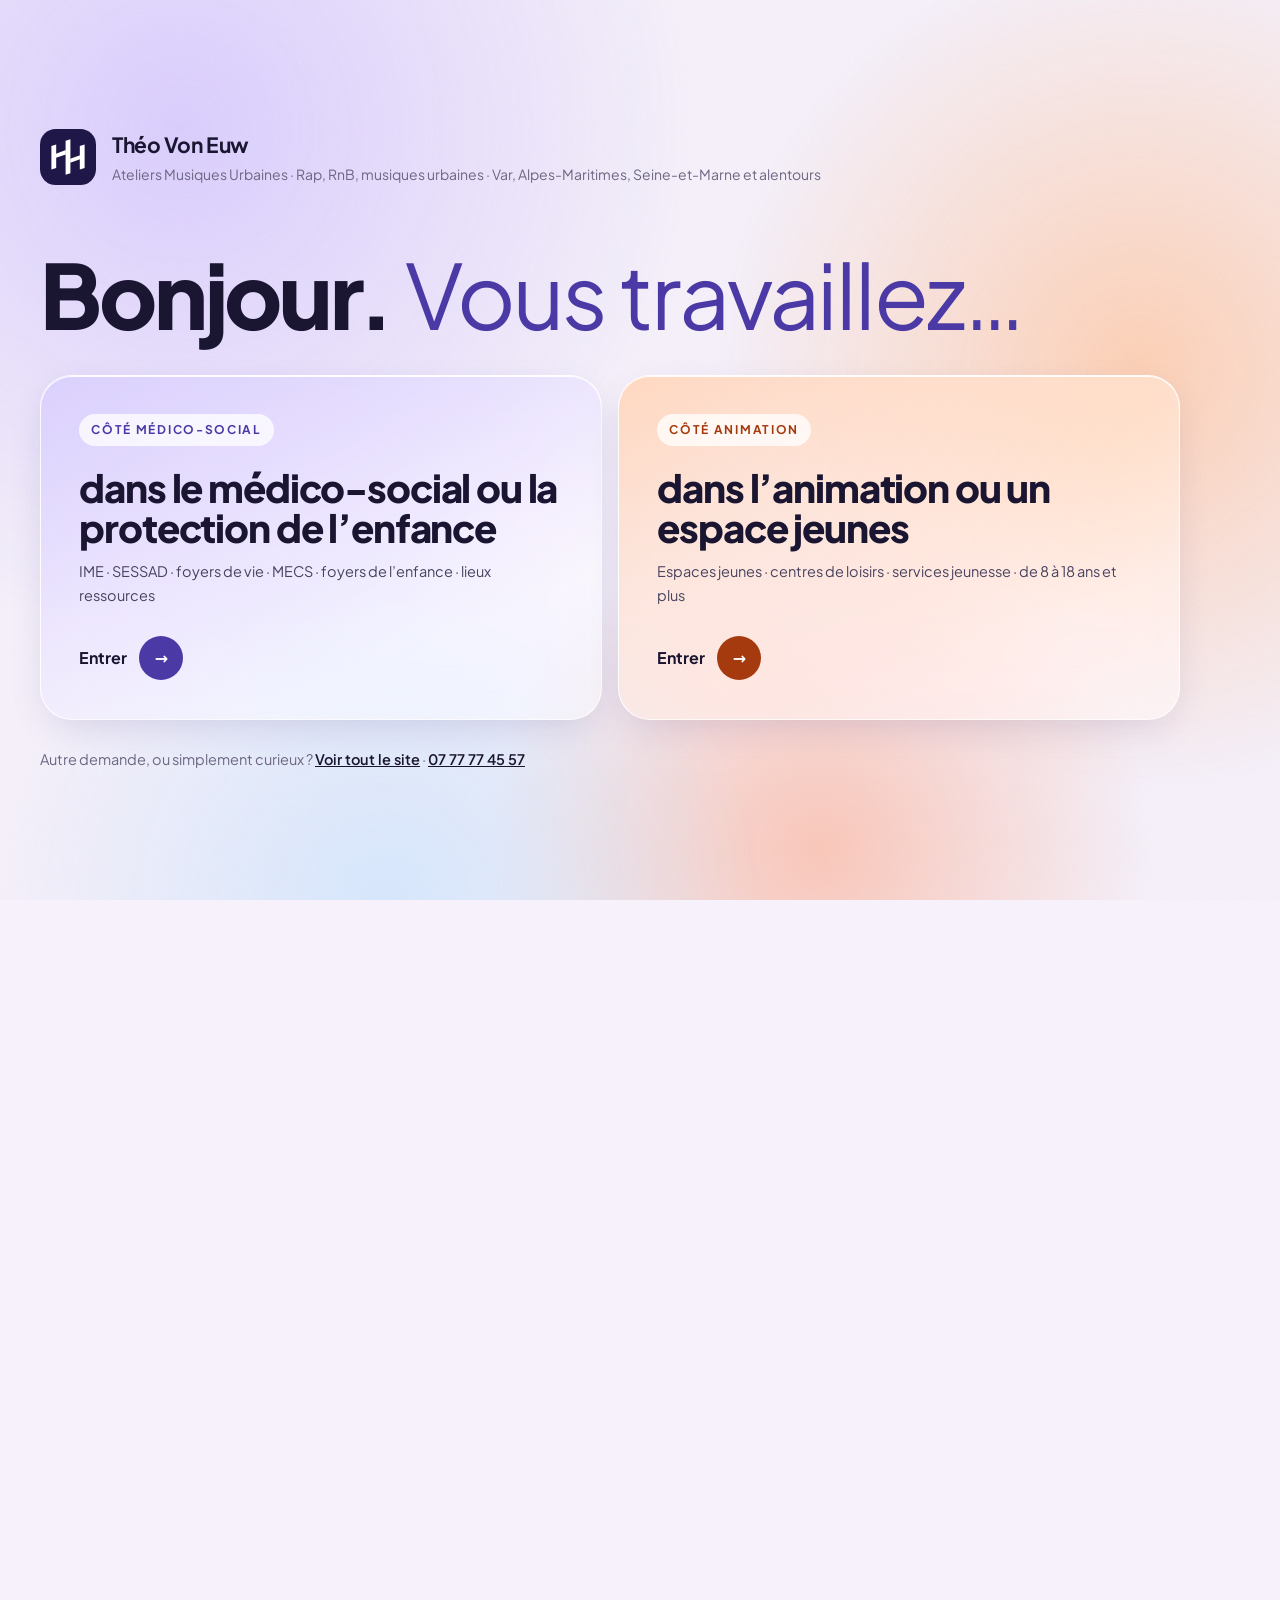
==== index.html @ e99841e2 "Site Ateliers Musiques Urbaines — version en ligne Produit par outils/preparer-mise-en-ligne.mjs dep" ====
<!doctype html>
<html lang="fr">
<head>
<meta charset="utf-8">
<meta name="viewport" content="width=device-width, initial-scale=1">
<title>Théo Von Euw · Ateliers Musiques Urbaines</title>
<meta name="description" content="Ateliers de création en rap, RnB et musiques urbaines pour les établissements médico-sociaux et les espaces jeunes du Var, des Alpes-Maritimes, de Seine-et-Marne et alentours. Théo Von Euw, ingénieur du son et sound designer à Nice.">
<meta name="theme-color" content="#f6f1fb">
<link rel="canonical" href="https://ateliersmusiquesurbaines.fr/">
<link rel="icon" href="favicon.svg?v=hh" type="image/svg+xml">
<link rel="apple-touch-icon" href="apple-touch-icon.png">
<link rel="manifest" href="site.webmanifest">
<link rel="preload" href="assets/fonts/plus-jakarta-sans-latin.woff2" as="font" type="font/woff2" crossorigin>
<!-- Aperçu quand le lien est partagé (mail, WhatsApp, LinkedIn, Facebook…) -->
<meta property="og:type" content="website">
<meta property="og:locale" content="fr_FR">
<meta property="og:site_name" content="Théo Von Euw · Ateliers Musiques Urbaines">
<meta property="og:title" content="Ateliers Musiques Urbaines — médico-social &amp; espaces jeunes">
<meta property="og:description" content="Ateliers de création en rap, RnB et musiques urbaines, dans vos locaux : établissements médico-sociaux, protection de l’enfance, espaces jeunes. Var, Alpes-Maritimes, Seine-et-Marne et alentours.">
<meta property="og:url" content="https://ateliersmusiquesurbaines.fr/">
<meta property="og:image" content="https://ateliersmusiquesurbaines.fr/assets/partage.png">
<meta property="og:image:width" content="1200">
<meta property="og:image:height" content="630">
<meta property="og:image:alt" content="Ateliers Musiques Urbaines — Théo Von Euw, ingénieur du son et sound designer">
<meta name="twitter:card" content="summary_large_image">
<!-- Fiche d'identité lue par Google (résultats de recherche) -->
<script type="application/ld+json">
{
  "@context": "https://schema.org",
  "@type": "ProfessionalService",
  "name": "Ateliers Musiques Urbaines — Théo Von Euw",
  "description": "Ateliers de création musicale en rap, RnB et musiques urbaines pour les établissements médico-sociaux, la protection de l’enfance et les espaces jeunes.",
  "url": "https://ateliersmusiquesurbaines.fr/",
  "image": "https://ateliersmusiquesurbaines.fr/assets/partage.png",
  "logo": "https://ateliersmusiquesurbaines.fr/assets/icone-512.png",
  "telephone": "+33777774557",
  "email": "contactheo00@gmail.com",
  "founder": { "@type": "Person", "name": "Théo Von Euw", "jobTitle": "Ingénieur du son et sound designer" },
  "address": { "@type": "PostalAddress", "addressLocality": "Nice", "addressRegion": "Provence-Alpes-Côte d’Azur", "addressCountry": "FR" },
  "areaServed": [{ "@type": "AdministrativeArea", "name": "Var" }, { "@type": "AdministrativeArea", "name": "Alpes-Maritimes" }, { "@type": "AdministrativeArea", "name": "Seine-et-Marne" }, { "@type": "AdministrativeArea", "name": "Île-de-France" }],
  "knowsAbout": ["Atelier rap", "Atelier RnB", "Musiques urbaines", "Médiation musicale", "Enregistrement", "Écriture de chansons"]
}
</script>
<link rel="stylesheet" href="style.css">
<script>document.documentElement.classList.add('js');</script>
</head>
<body>
<div class="fond" aria-hidden="true"><i></i><i></i><i></i><i></i></div>
<a class="lien-evitement" href="#contenu">Aller au contenu</a>

<header class="entete">
  <div class="capsule">
    <a class="marque" href="#haut" aria-label="Théo Von Euw, retour en haut">
      <img class="logo" src="assets/charte/symbole.svg" alt="" width="42" height="42">
      <span class="marque-texte"><b>Théo Von Euw</b><small>Ateliers Musiques Urbaines</small></span>
    </a>
    <div class="bascule" role="group" aria-label="Votre public">
      <button type="button" data-choix="medico" aria-pressed="false">Médico-social</button>
      <button type="button" data-choix="jeunes" aria-pressed="false">Animation</button>
      <span class="bascule-curseur" aria-hidden="true"></span>
    </div>
    <button class="menu-mobile" type="button" aria-expanded="false" aria-controls="nav" aria-label="Menu"><span aria-hidden="true"></span></button>
    <nav class="nav" id="nav" aria-label="Navigation principale">
      <a href="#publics">Pour vous</a>
      <a href="#seance"><span data-pour="medico">La progression</span><span data-pour="tout">Les ateliers</span><span data-pour="jeunes">Le stage</span></a>
      <a href="#parcours">Parcours</a>
      <a href="#questions">Questions</a>
      <a class="bouton" href="#contact">Me contacter</a>
    </nav>
  </div>
</header>

<main id="contenu">

  <!-- Porte d'entrée : le visiteur choisit son côté -->
  <section class="porte" id="accueil" aria-labelledby="titre-porte">
    <div class="conteneur porte-interieur">
      <div class="porte-tete">
        <img class="logo-porte" src="assets/charte/symbole.svg" alt="" width="56" height="56">
        <div>
          <p class="porte-nom">Théo Von Euw</p>
          <p class="porte-metier">Ateliers Musiques Urbaines · Rap, RnB, musiques urbaines · Var, Alpes-Maritimes, Seine-et-Marne et alentours</p>
        </div>
      </div>

      <h2 id="titre-porte" class="porte-titre">Bonjour. <em>Vous travaillez…</em></h2>

      <div class="portes">
        <a class="verre battant medico" href="#medico" data-choix="medico">
          <span class="battant-etiquette">Côté médico-social</span>
          <strong>dans le médico-social ou la protection de l’enfance</strong>
          <span class="battant-liste">IME · SESSAD · foyers de vie · MECS · foyers de l’enfance · lieux ressources</span>
          <span class="battant-entrer">Entrer <i aria-hidden="true">→</i></span>
        </a>
        <a class="verre battant jeunes" href="#animation" data-choix="jeunes">
          <span class="battant-etiquette">Côté animation</span>
          <strong>dans l’animation ou un espace jeunes</strong>
          <span class="battant-liste">Espaces jeunes · centres de loisirs · services jeunesse · de 8 à 18 ans et plus</span>
          <span class="battant-entrer">Entrer <i aria-hidden="true">→</i></span>
        </a>
      </div>

      <p class="porte-pied">Autre demande, ou simplement curieux ? <a href="#parcours" data-choix="tout">Voir tout le site</a> · <a href="tel:+33777774557">07 77 77 45 57</a></p>
    </div>
  </section>

  <!-- Accroche : une grille de tuiles -->
  <section class="accroche" id="haut">
    <div class="conteneur tuiles">

      <div class="verre tuile tuile-titre">
        <div data-pour="medico">
          <p class="puce"><span class="point" aria-hidden="true"></span>Ateliers Musiques Urbaines — Médico-social &amp; protection de l’enfance</p>
          <h1>Un atelier musical qui avance au rythme de chacun, <em>séance après séance.</em></h1>
          <p class="intro">J’interviens dans toutes sortes de structures, auprès d’enfants, d’adolescents et d’adultes porteurs d’un handicap mental ou physique, et auprès de jeunes en situation de fragilité sociale. Chacun avance à son rythme : de la mélodie fredonnée jusqu’à, parfois, sa propre chanson.</p>
        </div>
        <div data-pour="tout">
          <p class="puce"><span class="point" aria-hidden="true"></span>Rap · RnB · Musiques urbaines — Var, Alpes-Maritimes, Seine-et-Marne et alentours</p>
          <h1>J’installe un studio d’enregistrement dans votre structure, <em>le temps d’un atelier.</em></h1>
          <p class="intro">Ingénieur du son et sound designer, j’anime depuis 2022 des ateliers de création musicale pour deux publics : les établissements médico-sociaux et de protection de l’enfance, et les espaces jeunes. Chaque participant écrit, chante ou vocalise, et s’entend enfin sur un vrai morceau.</p>
        </div>
        <div data-pour="jeunes">
          <p class="puce"><span class="point" aria-hidden="true"></span>Ateliers Musiques Urbaines — Animation &amp; Espaces jeunes</p>
          <h1>Vos jeunes créent leur propre morceau, <em>de la première note à l’enregistrement.</em></h1>
          <p class="intro">Pendant les vacances scolaires ou le temps d’un week-end, j’installe un studio d’enregistrement dans votre structure. Le groupe choisit une instrumentale, invente ses mélodies, écrit ses paroles et enregistre : le temps du stage, un ou plusieurs morceaux voient le jour, en rap, en RnB ou dans le style qui lui ressemble.</p>
        </div>
      </div>

      <div class="tuile tuile-cabine">
        <div class="cabine-haut">
          <span class="rec"><i></i>Studio mobile</span>
          <span>Var, Alpes-Maritimes, Seine-et-Marne et alentours</span>
        </div>
        <div class="cabine-milieu">
          <p class="cabine-titre">J’apporte tout le studio.</p>
          <p class="cabine-texte">Le même matériel qu’en studio professionnel, installé en quelques minutes dans une salle ordinaire.</p>
          <ul class="cabine-materiel">
            <li>Ordinateur</li><li>Convertisseur</li><li>Micro</li><li>Trépied</li><li>Casque</li><li>Enceintes</li>
          </ul>
        </div>
        <div class="cabine-bas">
          <b>Rien à installer de votre côté</b>
          <span>Une salle au calme, une prise et une table suffisent.</span>
        </div>
      </div>

      <div class="verre tuile tuile-public">
        <div data-pour="medico">
          <p class="etiquette etiquette-medico">Vous êtes côté médico-social</p>
          <p class="tuile-public-texte">Deux façons de travailler : un parcours progressif sur l’année pour un public porteur de handicap, et un atelier tourné vers l’écriture en foyer et en MECS.</p>
        </div>
        <div data-pour="jeunes">
          <p class="etiquette etiquette-jeunes">Vous êtes côté animation</p>
          <p class="tuile-public-texte">Un stage de création musicale, sur une durée définie avec vous (6 heures au minimum). À la fin, un vrai morceau, fait par vos jeunes.</p>
        </div>
        <div class="tuile-public-actions">
          <a class="bouton" href="#publics">Voir la démarche <span class="fleche" aria-hidden="true">↓</span></a>
          <button class="lien-changer" type="button" data-changer>Changer de côté</button>
        </div>
      </div>

      <ul class="tuile-reperes" data-pour="jeunes">
        <li class="verre tuile"><b>8 à 18 ans</b><span>et plus : des plus jeunes aux jeunes adultes</span></li>
        <li class="verre tuile"><b>6 h minimum</b><span>la durée se définit avec vous, souvent pendant les vacances ou le week-end</span></li>
        <li class="verre tuile"><b>8 à 10 jeunes</b><span>par groupe, pour que chacun ait vraiment sa place</span></li>
        <li class="verre tuile"><b>1 morceau et plus</b><span>écouté ensemble en fin de stage, puis mixé en studio</span></li>
      </ul>
      <ul class="tuile-reperes" data-pour="medico">
        <li class="verre tuile"><b>Tous âges</b><span>de l’enfance à l’âge adulte, avec ou sans handicap</span></li>
        <li class="verre tuile"><b>Sur l’année</b><span>chaque semaine, tous les quinze jours ou une fois par mois</span></li>
        <li class="verre tuile"><b>À son rythme</b><span>la mélodie d’abord, puis les mots, puis l’écriture</span></li>
        <li class="verre tuile"><b>Tout est gardé</b><span>chaque enregistrement est conservé, depuis 2022</span></li>
      </ul>
      <ul class="tuile-reperes" data-pour="tout">
        <li class="verre tuile"><b>Depuis 2022</b><span>des ateliers en IME, SESSAD, foyers et espaces jeunes</span></li>
        <li class="verre tuile"><b>Deux publics</b><span>médico-social et animation, un accompagnement adapté à chacun</span></li>
        <li class="verre tuile"><b>Chez vous</b><span>je me déplace dans le Var, les Alpes-Maritimes, en Seine-et-Marne et alentours</span></li>
        <li class="verre tuile"><b>Sur devis</b><span>selon le rythme, la durée et le format</span></li>
      </ul>
    </div>
  </section>

  <!-- Publics : seul le panneau du public choisi s’affiche -->
  <section class="section" id="publics" aria-label="Votre public">
    <div class="conteneur">
      <!-- Médico-social & protection de l’enfance -->
      <div class="panneau medico apparait" id="medico-social" data-pour="medico tout">
        <div class="panneau-tete">
          <div>
            <p class="etiquette">Côté médico-social &amp; protection de l’enfance</p>
            <h2>Un atelier qui s’adapte <em>à chaque personne.</em></h2>
          </div>
          <p>IME, SESSAD, foyers de vie, MECS, foyers de l’enfance, lieux ressources : j’interviens auprès de publics jeunes ou moins jeunes, porteurs d’un handicap mental ou physique, ou sans handicap mais en situation de fragilité sociale. Selon le public, l’atelier ne se construit pas de la même façon.</p>
        </div>

        <div class="parcours-duo">
          <article class="verre parcours">
            <p class="parcours-pour">Handicap mental ou physique</p>
            <h3>Une progression sur l’année</h3>
            <p>On travaille dans la durée, le plus souvent sur toute l’année scolaire (chaque semaine hors vacances, tous les quinze jours ou une fois par mois), pour pouvoir suivre les progrès de chacun. On avance par étapes, sans en brûler aucune :</p>
            <ol class="marches">
              <li><b>La topline</b><span>On commence uniquement par la mélodie de la voix : fredonner, vocaliser, improviser sur une instrumentale. Pas besoin de mots ni de savoir lire.</span></li>
              <li><b>Les premiers mots</b><span>Quand la personne est prête, on pose des mots sur sa mélodie.</span></li>
              <li><b>Sa propre chanson</b><span>Si c’est possible, on écrit et on crée sa propre musique.</span></li>
            </ol>
            <p class="parcours-note">Tout dépend du niveau de chacun : il n’y a pas d’étape obligatoire, et chaque progrès compte.</p>
          </article>

          <article class="verre parcours parcours-texte">
            <p class="parcours-pour">Foyers, MECS, protection de l’enfance</p>
            <h3>Des jeunes qui ont des choses à dire</h3>
            <p>L’atelier ressemble à mes stages en espace jeunes, avec une place plus grande pour le texte. Ces jeunes ont besoin de s’exprimer et de reprendre confiance en eux : l’écriture devient un espace pour dire ce qu’ils vivent, avec leurs mots.</p>
            <p>La mélodie garde toute sa place : on cherche la topline, on écrit, on enregistre, jusqu’à une vraie chanson. Sous forme de stage, ou une fois par semaine.</p>
            <ul class="pastilles">
              <li>S’exprimer</li>
              <li>Être écouté</li>
              <li>Reprendre confiance</li>
              <li>Aller au bout d’un projet</li>
            </ul>
          </article>
        </div>

        <div class="panneau-grille">
          <ol class="points">
            <li class="verre">
              <span class="points-num">A</span>
              <div><h3>En lien avec l’équipe</h3>
              <p>Objectifs, cadre et rythme se définissent avec l’équipe éducative, présente pendant la séance. Groupe ou passage individuel : on s’adapte aux personnes accueillies.</p></div>
            </li>
            <li class="verre">
              <span class="points-num">B</span>
              <div><h3>L’autotune comme appui</h3>
              <p>Un effet de correction de la voix (celui qu’on entend dans beaucoup de morceaux actuels) la rend plus juste et plus assurée. S’entendre sonner comme dans les morceaux qu’on aime déclenche souvent la confiance.</p></div>
            </li>
            <li class="verre">
              <span class="points-num">C</span>
              <div><h3>Des repères stables</h3>
              <p>Même déroulé d’une séance à l’autre, mêmes instrumentales retrouvées, installation toujours identique. Le cadre rassure et laisse la place à l’expression.</p></div>
            </li>
            <li class="verre">
              <span class="points-num">D</span>
              <div><h3>Un suivi des progrès</h3>
              <p>Je conserve tous les enregistrements de l’année, et ceux des années passées : la structure peut retrouver une séance à tout moment. Un bilan est possible à la demande de l’équipe.</p></div>
            </li>
          </ol>

          <aside class="colonne">
            <div class="verre encart">
              <h3>Ce que l’atelier travaille</h3>
              <ul class="pastilles">
                <li>Expression des émotions</li>
                <li>Confiance en soi</li>
                <li>Prise de parole</li>
                <li>Écoute de l’autre</li>
                <li>Attention partagée</li>
                <li>Fierté d’une réalisation</li>
              </ul>
            </div>
            <div class="verre encart">
              <h3>Ils m’ont accueilli</h3>
              <ul class="references">
                <li>IME Val Paillon</li>
                <li>SESSAD Val Paillon</li>
                <li>Fondation Lenval<small>IES Les Chanterelles</small></li>
                <li>Fondation de Nice<small>Lieu Ressource</small></li>
                <li>AMAPEI<small>Foyer de vie</small></li>
                <li>AAA<small>Autisme Apprendre Autrement</small></li>
              </ul>
            </div>
            <p class="note">Ce n’est pas de la musicothérapie : c’est un atelier de création mené par un professionnel du son, qui vient compléter le travail de vos équipes.</p>
          </aside>
        </div>

        <div class="panneau-action">
          <a class="bouton" href="#contact" data-profil="medico">Proposer un atelier à ma structure <span class="fleche" aria-hidden="true">→</span></a>
        </div>
      </div>

      <!-- Animation & espaces jeunes -->
      <div class="panneau jeunes apparait" id="espaces-jeunes" data-pour="jeunes tout">
        <div class="panneau-tete">
          <div>
            <p class="etiquette">Côté animation &amp; espaces jeunes</p>
            <h2>Un vrai morceau, fait par eux, <em>le temps d’un stage.</em></h2>
          </div>
          <p>Je viens avec mon studio pour un temps défini avec la structure, le plus souvent pendant les vacances scolaires ou le week-end. L’objectif est simple et motivant : qu’à la fin, un ou plusieurs morceaux existent, au format radio (courts et construits comme ceux qu’ils écoutent). Rap, RnB, musiques urbaines : le style suit les goûts du groupe, de 8 à 18 ans et plus.</p>
        </div>

        <div class="panneau-grille">
          <div>
            <ol class="points">
              <li class="verre">
                <span class="points-num">A</span>
                <div><h3>Leurs goûts, leur style</h3>
                <p>On part de ce qu’ils écoutent. Rap, RnB ou une autre couleur urbaine : c’est le groupe qui choisit la direction du morceau. Une seule règle pour les paroles : pas de grossièretés.</p></div>
              </li>
              <li class="verre">
                <span class="points-num">B</span>
                <div><h3>Les vraies étapes d’un artiste</h3>
                <p>Choisir une instrumentale, trouver une topline, écrire, enregistrer : ils font ce que fait un artiste en studio, guidés par un professionnel.</p></div>
              </li>
              <li class="verre">
                <span class="points-num">C</span>
                <div><h3>Un objectif à tenir ensemble</h3>
                <p>Le dernier jour, on écoute le morceau ensemble. Cette échéance soude le groupe : chacun apporte sa part pour que le projet aboutisse.</p></div>
              </li>
              <li class="verre">
                <span class="points-num">D</span>
                <div><h3>Une place pour chacun</h3>
                <p>Écrire un couplet, trouver le refrain, chanter, rapper, donner son avis sur un enregistrement : tout le monde contribue, même sans avoir jamais tenu un micro.</p></div>
              </li>
            </ol>

            <p class="etiquette formats-titre">Les formats · à définir avec vous, 6 h minimum</p>
            <div class="formats">
              <div class="verre format"><b>En immersion</b><span>Plusieurs jours d’affilée pour vivre la création d’un morceau de bout en bout.</span></div>
              <div class="verre format"><b>En sessions</b><span>Quelques demi-journées réparties sur la semaine ou le week-end.</span></div>
              <div class="verre format"><b>Sur mesure</b><span>La durée se voit avec vous, 6 heures au minimum. Plus de 10 jeunes ? On prévoit plus de temps, pour que chaque groupe ait le même temps au micro.</span></div>
            </div>
          </div>

          <aside class="colonne">
            <div class="verre encart">
              <h3>Ce que les jeunes y gagnent</h3>
              <ul class="pastilles">
                <li>Esprit d’équipe</li>
                <li>Confiance en soi</li>
                <li>Ouverture culturelle</li>
                <li>Créativité</li>
                <li>Prise de parole</li>
                <li>Fierté du résultat</li>
              </ul>
            </div>
            <div class="verre encart">
              <h3>Ils me font confiance</h3>
              <ul class="references">
                <li>SIVOM de Val de Banquière</li>
                <li>Espace Jeunes de Sanary-sur-Mer</li>
                <li>Break’Ados de Bormes-les-Mimosas</li>
                <li>Structures Anima’Nice</li>
                <li>Espace Jeunes d’Antibes</li>
              </ul>
            </div>
            <p class="note">J’interviens dans les espaces jeunes, centres de loisirs et services jeunesse du Var, des Alpes-Maritimes, de Seine-et-Marne et alentours.</p>
          </aside>
        </div>

        <div class="panneau-action">
          <a class="bouton" href="#contact" data-profil="jeunes">Organiser un stage pour mes jeunes <span class="fleche" aria-hidden="true">→</span></a>
        </div>
      </div>
    </div>
  </section>

  <!-- La séance : présentée comme une session dans un logiciel audio -->
  <section class="section" id="seance">
    <div class="conteneur">
      <div data-pour="medico tout" class="bloc-seance">
      <div class="section-tete section-tete-ligne apparait">
        <div>
          <p class="etiquette">Médico-social · La progression</p>
          <h2>Pas à pas, <em>sur toute l’année.</em></h2>
        </div>
        <p>Pour un public porteur de handicap, chaque séance s’appuie sur la précédente. Certaines étapes prennent plus de temps que d’autres, et c’est normal : on suit le rythme de chacun.</p>
      </div>

      <div class="session verre apparait">
        <div class="session-barre" aria-hidden="true">
          <span class="session-nom">Une année d’atelier</span>
          <span>Exemple de parcours : chacun avance à son rythme</span>
          <span class="session-reglages">Chaque semaine, tous les 15 jours ou une fois par mois</span>
        </div>

        <div class="session-regle" aria-hidden="true"><span>Début de l’année</span><span>Fin de l’année</span></div>

        <ol class="pistes">
          <li class="piste">
            <div class="piste-tete"><span class="piste-num">01</span><span class="piste-nom">Mélodie</span></div>
            <div class="piste-zone"><div class="clip clip-m1">
              <h3>La topline, tout au long de l’année</h3>
              <p>La topline, c’est la mélodie de la voix : l’air qu’on fredonne avant d’avoir les mots. On commence par elle, et elle reste la base de chaque séance.</p>
            </div></div>
          </li>
          <li class="piste">
            <div class="piste-tete"><span class="piste-num">02</span><span class="piste-nom">Mots</span></div>
            <div class="piste-zone"><div class="clip clip-m2">
              <h3>Les premiers mots</h3>
              <p>Quand c’est le moment, on pose quelques mots sur la mélodie.</p>
            </div></div>
          </li>
          <li class="piste">
            <div class="piste-tete"><span class="piste-num">03</span><span class="piste-nom">Écrire</span></div>
            <div class="piste-zone"><div class="clip clip-m3">
              <h3>Sa propre chanson</h3>
              <p>Si c’est possible : écrire et créer sa propre musique.</p>
            </div></div>
          </li>
        </ol>
        <span class="tete-lecture" aria-hidden="true"></span>
      </div>
      </div>

      <div data-pour="jeunes tout" class="bloc-seance">
      <div class="section-tete section-tete-ligne apparait">
        <div>
          <p class="etiquette">Animation · Le stage</p>
          <h2>De l’instrumentale <em>au morceau fini.</em></h2>
        </div>
        <p>Les étapes d’un vrai artiste en studio. Sur un stage, elles se chevauchent et se répètent jusqu’à l’écoute du dernier jour.</p>
      </div>

      <div class="session verre apparait">
        <div class="session-barre" aria-hidden="true">
          <span class="session-nom">Le déroulé d’un stage</span>
          <span>Du premier jour à l’écoute finale</span>
          <span class="session-reglages">Rap · RnB · musiques urbaines</span>
        </div>

        <div class="session-regle" aria-hidden="true"><span>Premier jour</span><span>Dernier jour</span></div>

        <ol class="pistes">
          <li class="piste">
            <div class="piste-tete"><span class="piste-num">01</span><span class="piste-nom">Choisir</span></div>
            <div class="piste-zone"><div class="clip clip-a1">
              <h3>Choisir l’instrumentale</h3>
              <p>J’arrive avec des instrumentales que j’ai composées. On les écoute ensemble et le groupe choisit celle qui lui donne envie d’écrire.</p>
            </div></div>
          </li>
          <li class="piste">
            <div class="piste-tete"><span class="piste-num">02</span><span class="piste-nom">Mélodie</span></div>
            <div class="piste-zone"><div class="clip clip-a2">
              <h3>Trouver la topline</h3>
              <p>La topline, c’est la mélodie de la voix : l’air qu’on fredonne avant même d’avoir les mots, celui du refrain qui reste en tête. On la cherche en improvisant sur l’instrumentale.</p>
            </div></div>
          </li>
          <li class="piste">
            <div class="piste-tete"><span class="piste-num">03</span><span class="piste-nom">Écrire</span></div>
            <div class="piste-zone"><div class="clip clip-a3">
              <h3>Écrire les paroles</h3>
              <p>Sur cette mélodie, chacun pose ses mots : ce qu’il vit, ce qu’il pense, ce qu’il a envie de dire. J’aide à construire couplets et refrain.</p>
            </div></div>
          </li>
          <li class="piste">
            <div class="piste-tete"><span class="piste-num">04</span><span class="piste-nom">Enregistrer</span></div>
            <div class="piste-zone"><div class="clip clip-a4">
              <h3>Enregistrer</h3>
              <p>Chacun passe au micro. Je dirige les prises comme en studio et j’assemble les voix sur l’instrumentale.</p>
            </div></div>
          </li>
          <li class="piste">
            <div class="piste-tete"><span class="piste-num">05</span><span class="piste-nom">Écouter</span></div>
            <div class="piste-zone"><div class="clip clip-a5">
              <h3>L’écoute finale</h3>
              <p>On écoute ensemble une première version du morceau (le « prémix »). Je repars ensuite le mixer dans mon studio pour lui donner sa qualité finale.</p>
            </div></div>
          </li>
        </ol>
        <span class="tete-lecture" aria-hidden="true"></span>
      </div>
      </div>

      <div class="seance-bas">
        <figure class="citation apparait" data-pour="medico">
          <blockquote>« Chaque progrès compte : une mélodie trouvée, un premier mot posé, une chanson écrite. »</blockquote>
          <figcaption>La confiance en soi et le regard des autres comptent autant que le morceau.</figcaption>
        </figure>
        <figure class="citation apparait" data-pour="tout">
          <blockquote>« L’objectif : produire de la musique, aboutie ou non, et surtout vivre un espace musical pendant un temps donné. »</blockquote>
          <figcaption>La confiance en soi et le regard des autres comptent autant que le morceau.</figcaption>
        </figure>
        <figure class="citation apparait" data-pour="jeunes">
          <blockquote>« L’objectif : qu’en un temps donné, un ou plusieurs morceaux voient le jour, faits par le groupe. »</blockquote>
          <figcaption>Le dernier jour, on l’écoute ensemble. En chemin : l’esprit d’équipe, la confiance en soi et la découverte d’un métier culturel.</figcaption>
        </figure>
        <div class="verre materiel apparait">
          <h3>Le matériel que j’apporte</h3>
          <ul>
            <li>Ordinateur portable</li>
            <li>Convertisseur audionumérique</li>
            <li>Casque audio</li>
            <li>Microphone</li>
            <li>Trépied</li>
            <li>Paire d’enceintes</li>
          </ul>
          <p>Installé en quelques minutes dans une salle ordinaire, avec une prise et une table.</p>
        </div>
      </div>
    </div>
  </section>

  <!-- Plaquette -->
  <section class="section section-serree" aria-labelledby="titre-plaquette">
    <div class="conteneur">
      <div class="plaquette apparait">
        <div>
          <p class="etiquette">La plaquette</p>
          <h2 id="titre-plaquette">À transmettre à votre direction <em>ou à votre équipe.</em></h2>
          <p data-pour="tout">Une plaquette par public, en cinq pages : démarche, déroulé, organisation et contact.</p>
          <p data-pour="medico">La plaquette médico-social &amp; protection de l’enfance : les deux façons de travailler, la progression, l’organisation, le contact.</p>
          <p data-pour="jeunes">La plaquette des stages Animation &amp; Espaces jeunes : déroulé, formats, ce que les jeunes y gagnent, contact.</p>
        </div>
        <div class="actions">
          <a class="bouton clair" data-pour="medico" href="assets/plaquette-medico-social.pdf" download>Télécharger le PDF <span class="fleche" aria-hidden="true">↓</span></a>
          <a class="bouton clair" data-pour="tout" href="assets/plaquette-medico-social.pdf" download>Plaquette médico-social <span class="fleche" aria-hidden="true">↓</span></a>
          <a class="bouton clair" data-pour="tout" href="assets/plaquette-animation-espaces-jeunes.pdf" download>Plaquette animation <span class="fleche" aria-hidden="true">↓</span></a>
          <a class="bouton clair" data-pour="jeunes" href="assets/plaquette-animation-espaces-jeunes.pdf" download>Télécharger le PDF <span class="fleche" aria-hidden="true">↓</span></a>
          <button class="bouton contour" type="button" data-imprimer>Imprimer cette page</button>
        </div>
      </div>
    </div>
  </section>

  <!-- Parcours : présenté comme la tracklist d'un vinyle -->
  <section class="section" id="parcours">
    <div class="conteneur">
      <div class="section-tete section-tete-ligne apparait">
        <div>
          <p class="etiquette">Parcours</p>
          <h2>Un métier de studio, <em>mis au service des ateliers.</em></h2>
        </div>
        <p>Diplômé en sound design, je travaille entre l’enregistrement d’artistes urbains, le mixage pour l’image et l’enseignement. Les ateliers sont nés de là : partager le quotidien d’un ingénieur du son avec celles et ceux qui n’ont jamais passé la porte d’un studio.</p>
      </div>

      <div class="disque">
        <div class="verre face face-a apparait">
          <div class="face-tete"><span class="face-disque" aria-hidden="true"></span><h3>Expérience</h3></div>
          <ol class="tracklist">
            <li>
              <span class="t-num">01</span>
              <div><h4>Professeur de sound design (création sonore)</h4><p class="lieu">Studio M, Nice</p>
              <p>Cours de mixage, de création sonore pour l’image et de travaux pratiques en studio.</p></div>
              <time>2023 →</time>
            </li>
            <li>
              <span class="t-num">02</span>
              <div><h4>Mixeur podcast</h4><p class="lieu">Med.IA Nature</p></div>
              <time>2023 →</time>
            </li>
            <li>
              <span class="t-num">03</span>
              <div><h4>Ateliers de création de musiques urbaines</h4><p class="lieu">En indépendant — Var, Alpes-Maritimes, Seine-et-Marne et alentours</p>
              <p>IME et SESSAD Val Paillon, Fondation Lenval, Fondation de Nice, AMAPEI, Autisme Apprendre Autrement, espaces jeunes et centres de loisirs.</p></div>
              <time>2022 →</time>
            </li>
            <li>
              <span class="t-num">04</span>
              <div><h4>Ingénieur du son spécialisé rap et RnB</h4><p class="lieu">Vibes Studio, Paris</p>
              <p>Enregistrement, direction artistique, mixage et mastering.</p></div>
              <time>2022</time>
            </li>
            <li>
              <span class="t-num">05</span>
              <div><h4>Mixeur de spots de prévention</h4><p class="lieu">Gendarmerie nationale — MPF Hérault</p>
              <p>Post-production sur Pro Tools, en binôme avec un second mixeur.</p></div>
              <time>Ponctuel</time>
            </li>
            <li>
              <span class="t-num">06</span>
              <div><h4>Sound designer</h4><p class="lieu">Coffee Break, court-métrage d’animation</p></div>
              <time>2021</time>
            </li>
            <li>
              <span class="t-num">07</span>
              <div><h4>Technicien et assistant son</h4><p class="lieu">Studio Replug, Le Cannet</p></div>
              <time>2021–22</time>
            </li>
            <li>
              <span class="t-num">08</span>
              <div><h4>Ingénieur du son et mixeur</h4><p class="lieu">Dans mon studio, avec des artistes rap et RnB</p></div>
              <time>2020 →</time>
            </li>
          </ol>
        </div>

        <div class="colonne">
          <figure class="portrait-theo apparait">
            <img src="assets/photos/portrait-studio.jpg" alt="Théo Von Euw en studio, devant des claviers et une table de mixage." width="1018" height="679" loading="lazy" decoding="async">
            <figcaption><b>Théo Von Euw</b><span>Ingénieur du son &amp; sound designer</span></figcaption>
          </figure>
          <div class="verre face face-b apparait">
            <div class="face-tete"><span class="face-disque" aria-hidden="true"></span><h3>Formation</h3></div>
            <ol class="tracklist">
              <li><span class="t-num">01</span><div><h4>Bachelor Sound Designer</h4><p class="lieu">ACFA Multimédia, Montpellier</p></div><time>2022</time></li>
              <li><span class="t-num">02</span><div><h4>Licence d’espagnol</h4><p class="lieu">Université Nice Sophia Antipolis</p></div><time>2019</time></li>
              <li><span class="t-num">03</span><div><h4>Baccalauréat littéraire</h4><p class="lieu">Lycée Jean Aicard, Hyères</p></div><time>2016</time></li>
            </ol>
          </div>
          <div class="verre encart apparait">
            <h3>Logiciels et matériel</h3>
            <ul class="pastilles">
              <li>Pro Tools</li><li>FL Studio</li><li>Logic Pro</li><li>Table de mixage analogique</li>
            </ul>
          </div>
          <dl class="verre fiche apparait">
            <dt>Basé à</dt><dd>Nice</dd>
            <dt>Statut</dt><dd>Auto-entrepreneur depuis 2022</dd>
            <dt>Mobilité</dt><dd>Permis B, véhiculé</dd>
            <dt>Langues</dt><dd>Français, anglais pro, espagnol</dd>
            <dt>Artiste</dt><dd>Auteur, interprète et compositeur de mélodies</dd>
          </dl>
        </div>
      </div>
    </div>
  </section>

  <!-- Questions -->
  <section class="section" id="questions">
    <div class="conteneur faq-grille">
      <div class="section-tete apparait">
        <p class="etiquette">Questions fréquentes</p>
        <h2>Avant de <em>se lancer.</em></h2>
        <p>Une autre question ? Le plus simple reste de m’appeler au <a href="tel:+33777774557">07 77 77 45 57</a>.</p>
      </div>
      <div class="faq apparait">
        <details class="verre">
          <summary>Faut-il savoir chanter ou rapper ?</summary>
          <p>Non. L’atelier accueille tout le monde, y compris celles et ceux qui n’ont jamais tenu un micro. On part de ce que chacun peut et veut donner, même quelques mots ou quelques sons.</p>
        </details>
        <details class="verre" data-pour="jeunes tout">
          <summary>Combien de temps dure un stage ?</summary>
          <p>La durée se définit avec chaque structure, selon votre planning et votre groupe, avec un minimum de 6 heures pour que le morceau ait le temps de naître. Le plus souvent, les stages ont lieu pendant les vacances scolaires ou le week-end.</p>
        </details>
        <details class="verre" data-pour="jeunes tout">
          <summary>Pour quel âge, et combien de jeunes ?</summary>
          <p>De 8 à 18 ans, et au-delà pour les jeunes adultes. L’idéal est un groupe de 8 à 10 jeunes. S’ils sont plus nombreux, on prévoit plus de temps, pour que chaque groupe ait le même temps au micro.</p>
        </details>
        <details class="verre" data-pour="jeunes tout">
          <summary>Que se passe-t-il à la fin du stage ?</summary>
          <p>Le dernier jour, on écoute ensemble une première version du morceau, ce qu’on appelle le « prémix ». Je repars ensuite le mixer dans mon studio : c’est l’étape qui équilibre les voix et l’instrumentale et donne au morceau sa qualité finale.</p>
        </details>
        <details class="verre" data-pour="jeunes tout">
          <summary>Et les paroles ?</summary>
          <p>Les jeunes écrivent sur ce qu’ils vivent et ce qu’ils ont envie de dire. Une règle est posée dès le début : pas de grossièretés. J’accompagne l’écriture pour que chacun trouve ses mots.</p>
        </details>
        <details class="verre" data-pour="jeunes tout">
          <summary>C’est quoi, une topline ?</summary>
          <p>C’est la mélodie chantée ou rappée d’un morceau : l’air qu’on retient, celui qu’on fredonne sans les paroles. Dans un refrain, c’est ce qui reste en tête. On la cherche avant d’écrire, pour que les mots tombent juste.</p>
        </details>
        <details class="verre" data-pour="jeunes tout">
          <summary>Quel style de musique ?</summary>
          <p>Rap, RnB et musiques urbaines, selon les goûts du groupe. C’est le groupe qui choisit l’instrumentale et la direction du morceau.</p>
        </details>
        <details class="verre" data-pour="jeunes tout">
          <summary>Que veut dire « format radio » ?</summary>
          <p>Un morceau court et construit comme ceux qu’on entend à la radio ou sur les plateformes d’écoute : des couplets et un refrain qui revient. C’est un format concret, motivant, et réaliste à réaliser le temps d’un stage.</p>
        </details>
        <details class="verre" data-pour="medico tout">
          <summary>Comment adaptez-vous l’atelier au handicap ?</summary>
          <p>On commence uniquement par la topline, la mélodie de la voix, sans mots. Quand la personne est prête, on ajoute des mots, puis, si c’est possible, on écrit et on crée sa propre musique. Tout dépend du niveau de chacun, et on suit les progrès au fil de l’année.</p>
        </details>
        <details class="verre" data-pour="medico tout">
          <summary>Et en foyer ou en MECS ?</summary>
          <p>L’atelier ressemble à mes stages en espace jeunes, avec une place plus grande pour l’écriture : ces jeunes ont besoin de s’exprimer et de reprendre confiance en eux. La mélodie et l’enregistrement gardent toute leur place. Il se déroule sous forme de stage, ou une fois par semaine.</p>
        </details>
        <details class="verre" data-pour="medico tout">
          <summary>Est-ce de la musicothérapie ?</summary>
          <p>Non. C’est un atelier de création musicale mené par un professionnel du son. Il ne remplace aucun soin : il vient compléter le travail de vos équipes, avec qui les objectifs sont définis.</p>
        </details>
        <details class="verre" data-pour="medico tout">
          <summary>À quel rythme, et avec combien de participants ?</summary>
          <p>Le plus souvent sur l’année scolaire : chaque semaine (hors vacances scolaires), tous les quinze jours ou une fois par mois, selon ce qui convient à la structure. En foyer ou en MECS, l’atelier peut aussi prendre la forme d’un stage. La taille du groupe n’est pas un problème, puisque l’équipe encadrante est présente ; on peut aussi prévoir des passages individuels.</p>
        </details>
        <details class="verre" data-pour="medico tout">
          <summary>Comment suivez-vous les progrès ?</summary>
          <p>Chaque séance s’appuie sur la précédente. Je conserve tous les enregistrements de l’année, et même ceux de mes premières années d’atelier : si la structure a besoin de retrouver une séance, c’est possible. Je peux aussi faire un bilan à la demande de l’équipe.</p>
        </details>
        <details class="verre">
          <summary>Que doit-on prévoir sur place ?</summary>
          <p>Une salle au calme avec une prise électrique et une table. J’apporte tout le reste : ordinateur, micro, casque, enceintes et convertisseur.</p>
        </details>
        <details class="verre">
          <summary>Où intervenez-vous ?</summary>
          <p>Dans le Var, les Alpes-Maritimes, en Seine-et-Marne et alentours, directement dans vos locaux. Pour un autre secteur, écrivez-moi : on regarde ensemble ce qui est possible.</p>
        </details>
        <details class="verre">
          <summary>Comment se passent le devis et la facturation ?</summary>
          <p>Je vous envoie un devis selon le nombre de séances et le format retenu. En tant qu’auto-entrepreneur, je facture directement la structure.</p>
        </details>
      </div>
    </div>
  </section>

  <!-- Contact -->
  <section class="section" id="contact">
    <div class="conteneur contact-grille">
      <div class="contact-cote apparait">
        <p class="etiquette">Contact</p>
        <h2>Parlons de <em>votre projet.</em></h2>
        <p>Décrivez-moi votre structure et votre public : je reviens vers vous pour en discuter et vous proposer un format et un devis.</p>
        <ul class="coordonnees">
          <li class="verre"><small>Téléphone</small><a href="tel:+33777774557">07 77 77 45 57</a></li>
          <li class="verre"><small>Courriel</small><a href="mailto:contactheo00@gmail.com">contactheo00@gmail.com</a></li>
          <li class="verre"><small>Secteur</small><span>Var, Alpes-Maritimes, Seine-et-Marne et alentours</span></li>
        </ul>
      </div>

      <div class="verre formulaire apparait" id="formulaire">
        <form novalidate>
          <fieldset>
            <legend>Vous êtes</legend>
            <div class="segments">
              <label><input type="radio" name="profil" value="medico"><span>Établissement médico-social</span></label>
              <label><input type="radio" name="profil" value="jeunes"><span>Espace jeunes, animation</span></label>
              <label><input type="radio" name="profil" value="autre"><span>Autre demande</span></label>
            </div>
          </fieldset>

          <div class="champs">
            <label><span>Nom et prénom</span><input type="text" name="nom" autocomplete="name" required></label>
            <label><span>Fonction <i>(facultatif)</i></span><input type="text" name="fonction" autocomplete="organization-title" placeholder="Éducatrice, coordinateur…"></label>
            <label><span>Structure</span><input type="text" name="structure" autocomplete="organization"></label>
            <label><span>Ville</span><input type="text" name="ville" autocomplete="address-level2"></label>
            <label><span>Courriel</span><input type="email" name="email" autocomplete="email"></label>
            <label><span>Téléphone</span><input type="tel" name="telephone" autocomplete="tel"></label>
            <label><span>Public concerné <i>(facultatif)</i></span><input type="text" name="public" placeholder="Âge, nombre de participants…"></label>
            <label><span>Période souhaitée <i>(facultatif)</i></span><input type="text" name="periode" placeholder="Vacances de février, à l’année…"></label>
            <label class="large"><span>Votre message</span><textarea name="message" required></textarea></label>
            <label class="pot-de-miel" aria-hidden="true">Site web<input type="text" name="site" tabindex="-1" autocomplete="off"></label>
          </div>

          <div class="message-erreur" role="alert" hidden></div>

          <div class="formulaire-pied">
            <small>Un courriel ou un téléphone suffit pour que je vous réponde. Vos coordonnées ne servent qu’à ça : <a href="mentions-legales#donnees">en savoir plus</a>.</small>
            <button class="bouton" type="submit">Envoyer ma demande <span class="fleche" aria-hidden="true">→</span></button>
          </div>
        </form>

        <div class="confirmation" hidden>
          <span class="coche" aria-hidden="true">✓</span>
          <h3>Merci, c’est bien reçu.</h3>
          <p>Je reviens vers vous rapidement. Si vous préférez garder une trace dans votre boîte mail, vous pouvez aussi m’envoyer la demande par courriel.</p>
          <div class="actions">
            <a class="bouton" data-mailto href="mailto:contactheo00@gmail.com">L’envoyer aussi par courriel</a>
            <button class="bouton contour-sombre" type="button" data-nouvelle>Nouvelle demande</button>
          </div>
        </div>
      </div>
    </div>
  </section>
</main>

<a class="bouton-rec" href="#contact"><span class="rec-point" aria-hidden="true"></span>Demander un atelier</a>

<footer class="pied">
  <div class="conteneur">
    <div class="verre pied-capsule">
      <div>
        <b>Théo Von Euw</b>
        <p>Mixeur son &amp; sound designer · Ateliers Musiques Urbaines</p>
      </div>
      <div class="pied-droite">
        <p><a href="tel:+33777774557">07 77 77 45 57</a> · <a href="mailto:contactheo00@gmail.com">contactheo00@gmail.com</a></p>
        <p>Auto-entrepreneur · SIRET 910 080 589 00013 · <a href="mentions-legales">Mentions légales &amp; confidentialité</a></p>
      </div>
    </div>
  </div>
</footer>

<script src="config.js"></script>
<script src="app.js"></script>
</body>
</html>
---- style.css ----
/* ==========================================================================
   Théo Von Euw — Ateliers Musiques Urbaines
   Charte complète : /charte. Idée directrice : « la vitre de la cabine ».
   Dans un studio, une vitre sépare la régie de la cabine : on se voit, on
   s'entend, chacun à sa place. Le verre dépoli du site, c'est cette vitre.
   ========================================================================== */


/* Plus Jakarta Sans (licence libre OFL, assets/fonts/LICENCE-OFL.txt), hébergée sur le site :
   aucune requête vers Google Fonts, donc aucune adresse IP de visiteur transmise à un tiers. */
@font-face { font-family: 'Plus Jakarta Sans'; font-style: normal; font-weight: 200 800; font-display: swap;
  src: url('assets/fonts/plus-jakarta-sans-latin-ext.woff2') format('woff2');
  unicode-range: U+0100-02BA, U+02BD-02C5, U+02C7-02CC, U+02CE-02D7, U+02DD-02FF, U+0304, U+0308, U+0329, U+1D00-1DBF, U+1E00-1E9F, U+1EF2-1EFF, U+2020, U+20A0-20AB, U+20AD-20C0, U+2113, U+2C60-2C7F, U+A720-A7FF; }
@font-face { font-family: 'Plus Jakarta Sans'; font-style: normal; font-weight: 200 800; font-display: swap;
  src: url('assets/fonts/plus-jakarta-sans-latin.woff2') format('woff2');
  unicode-range: U+0000-00FF, U+0131, U+0152-0153, U+02BB-02BC, U+02C6, U+02DA, U+02DC, U+0304, U+0308, U+0329, U+2000-206F, U+20AC, U+2122, U+2191, U+2193, U+2212, U+2215, U+FEFF, U+FFFD; }

:root {
  /* Couleurs — voir la charte pour le sens de chacune */
  --lumiere: #f6f1fb;      /* fond : la lumière douce du studio */
  --nuit: #1f1747;         /* nuit studio : la cabine, la confiance */
  --encre: #1a1530;
  --encre-2: #48425f;
  --encre-3: #6c6682;
  --rec: #f0622d;          /* voyant REC : l'instant où l'on enregistre */
  --rec-fonce: #c2410c;
  --signal: #6b4ce6;       /* signal : liens, repères, focus */
  --lilas: #d9cffd;        /* médico-social : l'écoute */
  --lilas-encre: #4b3aa6;
  --peche: #ffd6bd;        /* jeunesse : l'énergie */
  --peche-encre: #a53a0e;
  --degrade: linear-gradient(100deg, #f0622d 0%, #d9463f 35%, #6b4ce6 100%);

  /* Verre — trois épaisseurs */
  --verre: rgba(255, 255, 255, 0.55);
  --verre-fort: rgba(255, 255, 255, 0.74);
  --verre-bord: rgba(255, 255, 255, 0.85);
  --verre-ombre: 0 1px 0 rgba(255, 255, 255, .9) inset, 0 12px 40px -12px rgba(46, 30, 110, 0.18);
  --flou: blur(22px) saturate(1.5);

  /* Typographie */
  --sans: 'Plus Jakarta Sans', system-ui, -apple-system, 'Segoe UI', sans-serif;

  --largeur: 1220px;
  --gouttiere: clamp(16px, 4vw, 40px);
  --r-s: 14px;
  --r-m: 22px;
  --r-l: 32px;
}

*, *::before, *::after { box-sizing: border-box; }
html { scroll-behavior: smooth; scroll-padding-top: 104px; -webkit-text-size-adjust: 100%; -webkit-tap-highlight-color: transparent; }
::selection { background: #d9cffd; color: var(--nuit); }
/* Changement de public : fondu enchaîné natif (navigateurs récents), rien ailleurs. */
::view-transition-old(root), ::view-transition-new(root) { animation-duration: .35s; }
body {
  margin: 0; min-height: 100vh;
  background: var(--lumiere); color: var(--encre);
  font-family: var(--sans); font-size: 17px; line-height: 1.65;
  -webkit-font-smoothing: antialiased; overflow-x: hidden;
}
img { max-width: 100%; display: block; }
a { color: inherit; }
p { margin: 0 0 1em; }
h1, h2, h3, h4 { font-family: var(--sans); font-weight: 700; line-height: 1.12; margin: 0; letter-spacing: -0.02em; }
/* Un titre = une partie factuelle (Plus Jakarta Sans ExtraBold) + une partie sensible, la « voix » (Plus Jakarta Sans Regular, en dégradé) */
h1 em, h2 em {
  font-weight: 400; font-style: normal; letter-spacing: -0.025em;
  background: var(--degrade); -webkit-background-clip: text; background-clip: text; color: transparent;
  padding-right: .06em;
}
:focus-visible { outline: 3px solid var(--signal); outline-offset: 3px; border-radius: 6px; }
.conteneur { max-width: var(--largeur); margin: 0 auto; padding: 0 var(--gouttiere); }

/* ---------- Fond : nappes de lumière, teintées selon le public choisi ---------- */
.fond { position: fixed; inset: 0; z-index: -1; overflow: hidden; pointer-events: none; background: var(--lumiere); }
/* Nappes de lumière : un dégradé radial déjà « flou » par nature, rien à recalculer au défilement.
   La couleur est une propriété enregistrée : elle glisse d'une teinte à l'autre quand on change de public. */
@property --nappe { syntax: '<color>'; inherits: false; initial-value: #d4c6ff; }
.fond i { position: absolute; border-radius: 50%; opacity: .8; will-change: transform;
  background: radial-gradient(closest-side, var(--nappe), transparent);
  transition: --nappe 1.2s ease, opacity 1.2s ease; }
.fond i:nth-child(1) { --nappe: #d4c6ff; width: 80vw; height: 80vw; left: -26vw; top: -30vw; animation: derive1 26s ease-in-out infinite alternate; }
.fond i:nth-child(2) { --nappe: #ffc9a6; width: 66vw; height: 66vw; right: -22vw; top: -6vh; animation: derive2 30s ease-in-out infinite alternate; }
.fond i:nth-child(3) { --nappe: #ff9f7a; width: 52vw; height: 52vw; right: 10vw; bottom: -22vw; opacity: .5; animation: derive1 34s ease-in-out infinite alternate-reverse; }
.fond i:nth-child(4) { --nappe: #bfe0ff; width: 60vw; height: 60vw; left: 0; bottom: -30vw; opacity: .55; animation: derive2 38s ease-in-out infinite alternate-reverse; }
[data-public="medico"] .fond i:nth-child(2) { --nappe: #cbbcff; }
[data-public="medico"] .fond i:nth-child(3) { --nappe: #b7a4ff; }
[data-public="jeunes"] .fond i:nth-child(1) { --nappe: #ffd0b4; }
[data-public="jeunes"] .fond i:nth-child(4) { --nappe: #ffb896; }
.fond::after {
  content: ''; position: absolute; inset: 0; opacity: .06; mix-blend-mode: multiply;
  background-image: url("data:image/svg+xml,%3Csvg xmlns='http://www.w3.org/2000/svg' width='160' height='160'%3E%3Cfilter id='n'%3E%3CfeTurbulence type='fractalNoise' baseFrequency='.9' numOctaves='2' stitchTiles='stitch'/%3E%3C/filter%3E%3Crect width='100%25' height='100%25' filter='url(%23n)'/%3E%3C/svg%3E");
}
@keyframes derive1 { to { transform: translate(8vw, 6vh) scale(1.08); } }
@keyframes derive2 { to { transform: translate(-6vw, 10vh) scale(.94); } }

/* ---------- Matière : le verre ---------- */
.panneau .verre, .session .verre, .parcours-duo .verre, .formulaire .verre, .demande .verre { -webkit-backdrop-filter: none; backdrop-filter: none; }
.verre {
  background: var(--verre);
  -webkit-backdrop-filter: var(--flou); backdrop-filter: var(--flou);
  border: 1px solid var(--verre-bord); box-shadow: var(--verre-ombre);
  border-radius: var(--r-m);
}

.etiquette { display: inline-block; font-size: 12.5px; font-weight: 700; letter-spacing: .14em; text-transform: uppercase; color: var(--encre-3); margin-bottom: 14px; }
.lien-evitement { position: absolute; left: -9999px; top: 8px; background: var(--encre); color: #fff; padding: 8px 14px; z-index: 100; border-radius: 8px; }
.lien-evitement:focus { left: 8px; }

/* Voyant REC */
.rec { display: inline-flex; align-items: center; gap: 7px; font-size: 11.5px; font-weight: 800; letter-spacing: .16em; }
.rec i { width: 9px; height: 9px; border-radius: 50%; background: var(--rec); box-shadow: 0 0 0 4px rgba(240, 98, 45, .25), 0 0 14px rgba(240, 98, 45, .8); animation: clignote 1.6s ease-in-out infinite; }
@keyframes clignote { 50% { opacity: .35; } }

/* ---------- Boutons ---------- */
.bouton {
  display: inline-flex; align-items: center; justify-content: center; gap: 10px;
  font-family: var(--sans); font-weight: 600; font-size: 16px; letter-spacing: -0.01em;
  padding: 14px 24px; border-radius: 999px; border: 0;
  background: var(--nuit); color: #fff; text-decoration: none; cursor: pointer;
  box-shadow: 0 10px 24px -10px rgba(31, 23, 71, .55), inset 0 1px 0 rgba(255, 255, 255, .15);
  transition: transform .18s, box-shadow .18s, background .18s;
}
.bouton:hover { transform: translateY(-1px); background: #2d2266; }
.bouton:active { transform: translateY(0) scale(.98); transition-duration: .06s; }
.bouton[aria-busy="true"] { pointer-events: none; opacity: .85; }
.bouton[aria-busy="true"] .fleche { display: inline-block; width: 16px; height: 16px; border-radius: 50%; border: 2px solid rgba(255, 255, 255, .35); border-top-color: #fff; font-size: 0; animation: tourne .8s linear infinite; }
.bouton .fleche { transition: transform .18s; }
.bouton:hover .fleche { transform: translateX(3px); }
.bouton.clair { background: #fff; color: var(--nuit); }
.bouton.clair:hover { background: #fff4ec; }
.bouton.contour { background: rgba(255, 255, 255, .08); color: #fff; box-shadow: inset 0 0 0 1px rgba(255, 255, 255, .4); }
.bouton.contour:hover { background: rgba(255, 255, 255, .16); }
.bouton.contour-sombre, .bouton.secondaire { background: rgba(255, 255, 255, .5); color: var(--encre); box-shadow: inset 0 0 0 1px rgba(26, 21, 48, .18); }
.bouton.contour-sombre:hover, .bouton.secondaire:hover { background: #fff; }

/* Bouton REC flottant */
.bouton-rec {
  position: fixed; right: 20px; bottom: 20px; z-index: 40;
  display: inline-flex; align-items: center; gap: 10px;
  padding: 13px 20px 13px 16px; border-radius: 999px;
  background: rgba(31, 23, 71, .88); color: #fff; text-decoration: none; font-weight: 600; font-size: 15px;
  -webkit-backdrop-filter: var(--flou); backdrop-filter: var(--flou);
  border: 1px solid rgba(255, 255, 255, .18);
  box-shadow: 0 16px 36px -12px rgba(31, 23, 71, .6);
  transition: transform .3s, opacity .3s, background .2s;
}
.bouton-rec:hover { background: var(--nuit); }
.rec-point { width: 12px; height: 12px; border-radius: 50%; background: var(--rec); box-shadow: 0 0 0 4px rgba(240, 98, 45, .3); animation: clignote 1.6s ease-in-out infinite; }
.bouton-rec.cache { opacity: 0; transform: translateY(16px); pointer-events: none; }

/* ---------- En-tête flottant ---------- */
.entete { position: sticky; top: 0; z-index: 50; padding: 14px var(--gouttiere) 0; transition: padding .25s ease; }
.entete.defile { padding-top: 8px; }
.entete.defile .capsule { background: rgba(255, 255, 255, .8); box-shadow: 0 14px 34px -16px rgba(46, 30, 110, .35); }
.capsule {
  max-width: var(--largeur); margin: 0 auto;
  display: flex; align-items: center; justify-content: space-between; gap: 14px;
  padding: 7px 7px 7px 10px; border-radius: 999px;
  background: rgba(255, 255, 255, .62);
  -webkit-backdrop-filter: var(--flou); backdrop-filter: var(--flou);
  border: 1px solid var(--verre-bord);
  box-shadow: 0 10px 30px -14px rgba(46, 30, 110, .25);
  position: relative;
}
.marque { display: flex; align-items: center; gap: 12px; text-decoration: none; }
.logo { width: 42px; height: 42px; flex: none; }
.marque-texte { display: flex; flex-direction: column; line-height: 1.15; }
.marque-texte b { font-weight: 700; font-size: 17px; letter-spacing: -0.02em; }
.marque-texte small { font-size: 12px; color: var(--encre-3); font-weight: 500; }
.nav { display: flex; align-items: center; gap: 2px; }
.nav a:not(.bouton) { text-decoration: none; font-size: 14.5px; font-weight: 500; color: var(--encre-2); padding: 9px 13px; border-radius: 999px; transition: background .15s, color .15s; }
.nav a:not(.bouton):hover { background: rgba(255, 255, 255, .85); color: var(--encre); }
.nav a.actif { background: #fff; color: var(--encre); box-shadow: 0 2px 8px -4px rgba(46, 30, 110, .3); }
.nav .bouton { padding: 11px 20px; font-size: 14.5px; margin-left: 6px; }
.menu-mobile { display: none; }

/* ---------- Accroche : grille de tuiles ---------- */
.accroche { padding: clamp(28px, 4vw, 48px) 0 0; }
.tuiles { display: grid; grid-template-columns: repeat(12, 1fr); gap: 14px; }
.tuile { border-radius: var(--r-l); }
.tuile-titre { grid-column: span 8; padding: clamp(28px, 4vw, 52px); }
.tuile-cabine { grid-column: span 4; grid-row: span 2; }
.tuile-reperes { grid-column: span 12; list-style: none; margin: 0; padding: 0; display: grid; grid-template-columns: repeat(4, 1fr); gap: 14px; }

.puce {
  display: inline-flex; align-items: center; gap: 10px;
  font-size: 13.5px; font-weight: 600; color: var(--encre-2);
  padding: 7px 15px 7px 11px; border-radius: 999px; background: rgba(255, 255, 255, .75);
}
.point { width: 8px; height: 8px; border-radius: 50%; background: var(--rec); box-shadow: 0 0 0 4px rgba(240, 98, 45, .18); }
.tuile-titre h1 { font-size: clamp(38px, 5vw, 66px); font-weight: 800; letter-spacing: -0.03em; line-height: 1.02; margin: 22px 0 22px; }
.tuile-titre .intro { font-size: 18.5px; color: var(--encre-2); max-width: 36em; margin: 0; }

/* La cabine : le logo devenu vumètre */
.tuile-cabine {
  position: relative; overflow: hidden; color: #fff;
  display: flex; flex-direction: column; justify-content: space-between; gap: 24px;
  padding: 26px 26px 28px;
  background:
    radial-gradient(circle at 80% 8%, rgba(240, 98, 45, .55), transparent 42%),
    radial-gradient(circle at 0% 100%, rgba(107, 76, 230, .75), transparent 55%),
    var(--nuit);
  box-shadow: 0 30px 60px -28px rgba(31, 23, 71, .7), inset 0 1px 0 rgba(255, 255, 255, .15);
}
.tuile-cabine::after { /* reflet de vitre */
  content: ''; position: absolute; inset: 0; pointer-events: none;
  background: linear-gradient(115deg, rgba(255, 255, 255, .14) 0%, rgba(255, 255, 255, 0) 38%, rgba(255, 255, 255, 0) 62%, rgba(255, 255, 255, .06) 100%);
}
.cabine-haut { display: flex; flex-direction: column; align-items: flex-start; gap: 6px; font-size: 13px; color: #d7cff5; font-weight: 500; line-height: 1.4; }
.cabine-haut .rec { white-space: nowrap; color: #fff; }
.cabine-milieu { flex: 1; display: flex; flex-direction: column; justify-content: center; gap: 18px; }
.cabine-titre { margin: 0; font-size: clamp(26px, 2.6vw, 34px); font-weight: 800; letter-spacing: -0.03em; line-height: 1.1; }
.cabine-texte { margin: -6px 0 0; font-size: 15px; line-height: 1.5; color: #d7cff5; max-width: 26em; }
.cabine-materiel { list-style: none; margin: 0; padding: 0; display: flex; flex-wrap: wrap; gap: 8px; }
.cabine-materiel li { font-size: 14px; font-weight: 500; padding: 7px 13px; border-radius: 999px; background: rgba(255, 255, 255, .1); border: 1px solid rgba(255, 255, 255, .22); color: #f4efff; }
.cabine-bas b { display: block; font-size: 20px; font-weight: 700; letter-spacing: -0.02em; }
.cabine-bas span { display: block; font-size: 14px; color: #d7cff5; margin-top: 4px; line-height: 1.45; }

.tuile-reperes li { padding: 20px 22px 18px; border-radius: var(--r-m); }
.tuile-reperes b { display: block; font-size: 26px; font-weight: 800; letter-spacing: -0.04em; line-height: 1.1; }
.tuile-reperes span { display: block; font-size: 14px; color: var(--encre-2); margin-top: 6px; line-height: 1.45; }

/* ---------- Sections ---------- */
.section { padding: clamp(64px, 8vw, 104px) 0 0; }
.section-serree { padding-top: clamp(40px, 5vw, 64px); }
main > .section:last-child { padding-bottom: clamp(64px, 8vw, 104px); }
.section-tete { max-width: 780px; margin-bottom: 40px; }
.section-tete-ligne { max-width: none; display: grid; grid-template-columns: 1.15fr .85fr; gap: 24px 56px; align-items: end; }
.section-tete-ligne > p { margin: 0; }
.section-tete h2, .contact-cote h2, .panneau-tete h2 { font-size: clamp(32px, 4.2vw, 50px); font-weight: 800; letter-spacing: -0.03em; line-height: 1.05; }
.section-tete > p:not(.etiquette), .section-tete-ligne > p { font-size: 17.5px; color: var(--encre-2); }
.section-tete > p:not(.etiquette) { margin-top: 18px; }
.section-tete a { color: var(--signal); font-weight: 600; }

/* ---------- Choix du public ---------- */
/* Chaque bloc dit pour qui il est fait : data-pour="medico", "jeunes", et/ou "tout" (quand le visiteur
   a choisi « Voir tout le site »). Sans script, la page reste celle de « tout ». */
[data-public="medico"] [data-pour]:not([data-pour~="medico"]),
[data-public="jeunes"] [data-pour]:not([data-pour~="jeunes"]),
html:not([data-public]) [data-pour]:not([data-pour~="tout"]) { display: none !important; }
html:not([data-public]) .tuile-public { display: none; }
html:not([data-public]) .bascule-curseur { opacity: 0; }

/* La porte d'entrée */
.porte { min-height: 100vh; min-height: 100svh; display: flex; padding: 40px 0; }
.js .porte { position: fixed; inset: 0; z-index: 60; overflow-y: auto; overscroll-behavior: contain; transition: opacity .45s ease, visibility .45s, transform .45s cubic-bezier(.3, .7, .2, 1); }
.js.porte-fermee .porte { opacity: 0; visibility: hidden; pointer-events: none; transform: scale(1.03); }
.js.porte-ouverte { overflow: hidden; }
.js.porte-ouverte .entete, .js.porte-ouverte .bouton-rec, .js.porte-ouverte .pied,
.js.porte-ouverte main > :not(.porte) { visibility: hidden; }
.porte-interieur { width: 100%; margin: auto 0; } /* centré, sans rogner le haut quand ça déborde */
.porte-tete { display: flex; align-items: center; gap: 16px; }
.logo-porte { width: 56px; height: 56px; }
.porte-nom { margin: 0; font-size: 21px; font-weight: 700; letter-spacing: -0.02em; }
.porte-metier { margin: 0; font-size: 14px; color: var(--encre-3); }
.porte-titre { font-size: clamp(44px, 7vw, 92px); font-weight: 800; letter-spacing: -0.035em; line-height: 1; margin: clamp(40px, 7vh, 80px) 0 clamp(28px, 4vh, 44px); }
.portes { display: grid; grid-template-columns: 1fr 1fr; gap: 16px; }
.battant {
  position: relative; display: flex; flex-direction: column; text-decoration: none;
  min-height: clamp(260px, 38vh, 380px); padding: clamp(24px, 3vw, 40px);
  border-radius: var(--r-l); overflow: hidden;
  transition: transform .35s cubic-bezier(.3, .7, .2, 1), box-shadow .35s;
}
.battant::before { /* reflet de vitre qui glisse au survol */
  content: ''; position: absolute; top: -20%; bottom: -20%; width: 40%; left: -60%; transform: skewX(-18deg);
  background: linear-gradient(90deg, rgba(255, 255, 255, 0), rgba(255, 255, 255, .55), rgba(255, 255, 255, 0));
  transition: left .7s ease; pointer-events: none;
}
.battant:hover::before, .battant:focus-visible::before { left: 120%; }
.battant:hover { transform: translateY(-4px); box-shadow: 0 1px 0 rgba(255, 255, 255, .9) inset, 0 30px 60px -24px rgba(46, 30, 110, .4); }
.battant.medico { background: linear-gradient(155deg, rgba(217, 207, 253, .92), rgba(255, 255, 255, .45) 75%); }
.battant.jeunes { background: linear-gradient(155deg, rgba(255, 214, 189, .95), rgba(255, 255, 255, .45) 75%); }
.battant-etiquette { align-self: flex-start; font-size: 12px; font-weight: 700; letter-spacing: .14em; text-transform: uppercase; padding: 6px 12px; border-radius: 999px; background: rgba(255, 255, 255, .75); }
.battant.medico .battant-etiquette { color: var(--lilas-encre); }
.battant.jeunes .battant-etiquette { color: var(--peche-encre); }
.battant strong { display: block; font-size: clamp(26px, 3vw, 40px); font-weight: 800; letter-spacing: -0.03em; line-height: 1.05; margin: 22px 0 12px; max-width: 13em; }
.battant-liste { font-size: 14.5px; color: var(--encre-2); }
.battant-entrer { margin-top: auto; padding-top: 28px; display: inline-flex; align-items: center; gap: 12px; font-weight: 700; font-size: 16px; }
.battant-entrer i { width: 44px; height: 44px; border-radius: 50%; display: inline-flex; align-items: center; justify-content: center; font-style: normal; color: #fff; transition: transform .3s; }
.battant.medico .battant-entrer i { background: var(--lilas-encre); }
.battant.jeunes .battant-entrer i { background: var(--peche-encre); }
.battant:hover .battant-entrer i { transform: translateX(6px); }
.porte-pied { margin: 28px 0 0; font-size: 14.5px; color: var(--encre-3); }
.porte-pied a { color: var(--encre); font-weight: 600; }

/* Le sélecteur dans l'en-tête */
.bascule {
  position: relative; display: inline-grid; grid-template-columns: 1fr 1fr; padding: 4px; margin-left: auto; border-radius: 999px; flex: none;
  background: rgba(26, 21, 48, .06);
}
.bascule button { position: relative; z-index: 1; font: inherit; font-size: 13.5px; font-weight: 600; padding: 8px 14px; border: 0; background: none; cursor: pointer; color: var(--encre-2); border-radius: 999px; transition: color .25s; }
.bascule button[aria-pressed="true"] { color: #fff; }
.bascule-curseur { position: absolute; top: 4px; bottom: 4px; left: 4px; width: calc(50% - 4px); border-radius: 999px; background: var(--lilas-encre); transition: transform .35s cubic-bezier(.3, .7, .2, 1), background .35s; }
[data-public="jeunes"] .bascule-curseur { transform: translateX(100%); background: var(--peche-encre); }

/* Tuile « pour vous » de l'accroche */
.tuile-public { grid-column: span 8; padding: 26px clamp(24px, 3vw, 36px); display: flex; flex-direction: column; justify-content: space-between; gap: 18px; }
.etiquette-medico { color: var(--lilas-encre); }
.etiquette-jeunes { color: var(--peche-encre); }
.tuile-public-texte { font-size: 19px; font-weight: 500; letter-spacing: -0.015em; line-height: 1.45; margin: 0; max-width: 36em; }
.tuile-public-actions { display: flex; flex-wrap: wrap; align-items: center; gap: 12px 20px; }
.lien-changer { font: inherit; font-size: 14.5px; font-weight: 600; color: var(--encre-2); background: none; border: 0; padding: 4px 0; cursor: pointer; text-decoration: underline; text-underline-offset: 4px; }
.lien-changer:hover { color: var(--signal); }

.panneau {
  border-radius: var(--r-l); padding: clamp(26px, 4.5vw, 56px);
  border: 1px solid var(--verre-bord);
  -webkit-backdrop-filter: var(--flou); backdrop-filter: var(--flou);
  box-shadow: var(--verre-ombre); position: relative; overflow: hidden;
}
.panneau + .panneau { margin-top: 16px; }
[data-public] .panneau + .panneau { margin-top: 0; }
.panneau.medico { background: linear-gradient(160deg, rgba(217, 207, 253, .72), rgba(255, 255, 255, .42) 70%); }
.panneau.jeunes { background: linear-gradient(160deg, rgba(255, 214, 189, .8), rgba(255, 255, 255, .42) 70%); }
.panneau::before { content: ''; position: absolute; width: 420px; height: 420px; border-radius: 50%; right: -140px; top: -160px; filter: blur(40px); opacity: .55; pointer-events: none; }
.panneau.medico::before { background: #b9a6ff; }
.panneau.jeunes::before { background: #ffb08a; }
.panneau > * { position: relative; }
.panneau.medico .etiquette { color: var(--lilas-encre); }
.panneau.jeunes .etiquette { color: var(--peche-encre); }
.panneau-tete { display: grid; grid-template-columns: 1.1fr .9fr; gap: 20px 56px; align-items: end; margin-bottom: 36px; }
.panneau-tete > p { margin: 0; font-size: 16.5px; color: var(--encre-2); }
.parcours-duo { display: grid; grid-template-columns: 1fr 1fr; gap: 14px; margin-bottom: 18px; align-items: start; }
.parcours { padding: 26px 28px; background: rgba(255, 255, 255, .72); border-radius: var(--r-l); }
.parcours h3 { font-size: 22px; letter-spacing: -0.025em; margin: 10px 0 10px; }
.parcours > p { font-size: 15.5px; color: var(--encre-2); }
.parcours-pour { display: inline-block; font-size: 12px; font-weight: 700; letter-spacing: .12em; text-transform: uppercase; padding: 5px 11px; border-radius: 999px; background: var(--lilas); color: var(--lilas-encre); margin: 0 !important; }
.parcours-texte { background: linear-gradient(150deg, rgba(31, 23, 71, .94), rgba(75, 58, 166, .9)); color: #fff; border-color: rgba(255, 255, 255, .2); }
.parcours-texte h3 { color: #fff; }
.parcours-texte > p { color: #ddd5f7; }
.parcours-texte .parcours-pour { background: rgba(255, 255, 255, .14); color: #ffd6bd; }
.parcours-texte .pastilles li { background: rgba(255, 255, 255, .1); border-color: rgba(255, 255, 255, .2); color: #fff; }
.marches { list-style: none; margin: 4px 0 14px; padding: 0; counter-reset: m; display: grid; gap: 8px; }
.marches li { counter-increment: m; display: grid; grid-template-columns: 34px 1fr; gap: 4px 12px; padding: 12px 14px; border-radius: var(--r-s); background: rgba(217, 207, 253, .45); }
.marches li:nth-child(2) { margin-left: 18px; }
.marches li:nth-child(3) { margin-left: 36px; }
.marches li::before { content: counter(m); grid-row: span 2; width: 34px; height: 34px; border-radius: 50%; display: flex; align-items: center; justify-content: center; background: var(--lilas-encre); color: #fff; font-weight: 800; font-size: 14px; }
.marches b { font-size: 15.5px; letter-spacing: -0.02em; }
.marches span { font-size: 14px; color: var(--encre-2); line-height: 1.5; }
.parcours-note { font-size: 14px !important; margin: 0; color: var(--lilas-encre) !important; font-weight: 600; }
.panneau-grille { display: grid; grid-template-columns: 1.2fr .8fr; gap: 18px; align-items: start; }
.points { list-style: none; margin: 0; padding: 0; display: grid; grid-template-columns: 1fr 1fr; gap: 12px; }
.points li { padding: 20px 22px; background: rgba(255, 255, 255, .62); display: grid; grid-template-columns: auto 1fr; gap: 14px; }
.points-num { width: 30px; height: 30px; border-radius: 10px; display: flex; align-items: center; justify-content: center; font-size: 13px; font-weight: 800; color: #fff; background: var(--nuit); }
.medico .points-num { background: var(--lilas-encre); }
.jeunes .points-num { background: var(--peche-encre); }
.points h3 { font-size: 17px; letter-spacing: -0.02em; margin: 4px 0 6px; }
.points p { margin: 0; color: var(--encre-2); font-size: 15px; line-height: 1.55; }
.colonne { display: grid; gap: 12px; }
.encart { padding: 22px 24px; background: rgba(255, 255, 255, .72); }
.encart h3 { font-size: 16.5px; letter-spacing: -0.02em; margin-bottom: 14px; }
.pastilles { display: flex; flex-wrap: wrap; gap: 7px; list-style: none; margin: 0; padding: 0; }
.pastilles li { font-size: 13.5px; font-weight: 500; padding: 6px 12px; border-radius: 999px; background: rgba(255, 255, 255, .85); border: 1px solid rgba(26, 21, 48, .08); }
.references { list-style: none; margin: 0; padding: 0; }
.references li { font-size: 15.5px; font-weight: 600; letter-spacing: -0.01em; padding: 9px 0; border-top: 1px solid rgba(26, 21, 48, .08); line-height: 1.35; display: flex; flex-direction: column; }
.references li:first-child { border-top: 0; padding-top: 0; }
.references small { font-size: 13px; font-weight: 400; color: var(--encre-3); }
.note { font-size: 14px; color: var(--encre-2); margin: 4px 6px 0; padding-left: 14px; border-left: 2px solid rgba(26, 21, 48, .15); }
.formats-titre { margin-top: 26px; }
.formats { display: grid; grid-template-columns: repeat(3, 1fr); gap: 12px; }
.format { padding: 16px 18px; background: rgba(255, 255, 255, .62); border-radius: var(--r-s); }
.format b { display: block; font-size: 15.5px; font-weight: 700; letter-spacing: -0.02em; }
.format span { display: block; font-size: 13.5px; color: var(--encre-2); margin-top: 4px; line-height: 1.45; }
.panneau-action { margin-top: 30px; }

/* ---------- La séance : une session dans un logiciel audio ---------- */
.session { position: relative; overflow: hidden; border-radius: var(--r-l); padding: 0 0 18px; background: rgba(255, 255, 255, .5); }
.session-barre {
  display: flex; flex-wrap: wrap; align-items: center; gap: 10px 22px;
  padding: 14px 22px; border-bottom: 1px solid rgba(26, 21, 48, .08);
  background: rgba(255, 255, 255, .55); font-size: 13.5px; color: var(--encre-2);
}
.session-nom { font-weight: 700; color: var(--encre); }
.session-barre > span:nth-child(2) { color: var(--encre-3); }
.session-reglages { margin-left: auto; }
.session-regle {
  --tete: 150px;
  position: relative; height: 34px; margin-left: var(--tete); margin-right: 22px;
  display: flex; justify-content: space-between; align-items: flex-start; padding-top: 6px;
  font-size: 11.5px; font-weight: 600; letter-spacing: .08em; text-transform: uppercase; color: var(--encre-3);
  background:
    linear-gradient(to right, rgba(26, 21, 48, .35) 1px, transparent 1px) 0 100% / 60px 12px repeat-x,
    linear-gradient(to right, rgba(26, 21, 48, .18) 1px, transparent 1px) 0 100% / 12px 6px repeat-x;
}
.pistes { list-style: none; margin: 0; padding: 0; }
.piste { display: grid; grid-template-columns: 150px 1fr; min-height: 132px; border-top: 1px solid rgba(26, 21, 48, .07); }
.piste-tete { padding: 18px 16px 18px 22px; display: flex; flex-direction: column; gap: 4px; border-right: 1px solid rgba(26, 21, 48, .07); }
.piste-num { font-size: 12px; font-weight: 800; color: var(--encre-3); letter-spacing: .08em; }
.piste-nom { font-size: 15px; font-weight: 700; letter-spacing: -0.01em; }
.piste-zone { position: relative; padding: 14px 22px 14px 0; }
.clip {
  position: relative; height: 100%; padding: 16px 20px 16px; border-radius: 16px; overflow: hidden;
  border: 1px solid rgba(255, 255, 255, .8);
  box-shadow: 0 10px 24px -14px rgba(46, 30, 110, .35);
}
.clip::before { /* forme d'onde dans le clip */
  content: ''; position: absolute; left: 0; right: 0; bottom: 0; height: 36px; opacity: .35; pointer-events: none;
  background:
    repeating-linear-gradient(to right, currentColor 0 2px, transparent 2px 6px);
  -webkit-mask: radial-gradient(ellipse 60% 100% at 30% 100%, #000 40%, transparent 72%), radial-gradient(ellipse 50% 90% at 78% 100%, #000 35%, transparent 70%);
  mask: radial-gradient(ellipse 60% 100% at 30% 100%, #000 40%, transparent 72%), radial-gradient(ellipse 50% 90% at 78% 100%, #000 35%, transparent 70%);
}
.clip > * { position: relative; }
.clip h3 { font-size: 17px; letter-spacing: -0.02em; margin-bottom: 6px; }
.clip p { font-size: 14.5px; color: var(--encre-2); margin: 0 0 22px; line-height: 1.5; }
.clip-1 { margin-left: 0; width: 44%; background: linear-gradient(135deg, rgba(217, 207, 253, .95), rgba(255, 255, 255, .75)); color: var(--lilas-encre); }
.clip-2 { margin-left: 28%; width: 46%; background: linear-gradient(135deg, rgba(255, 190, 160, .95), rgba(255, 255, 255, .75)); color: var(--rec-fonce); }
.clip-3 { margin-left: 56%; width: 44%; background: linear-gradient(135deg, rgba(196, 184, 255, .95), rgba(255, 214, 189, .75)); color: var(--signal); }
.clip-m1 { margin-left: 0; width: 100%; background: linear-gradient(135deg, rgba(217, 207, 253, .95), rgba(255, 255, 255, .75)); color: var(--lilas-encre); }
.clip-m2 { margin-left: 34%; width: 66%; background: linear-gradient(135deg, rgba(196, 184, 255, .95), rgba(255, 255, 255, .75)); color: var(--signal); }
.clip-m3 { margin-left: 64%; width: 36%; background: repeating-linear-gradient(135deg, rgba(255, 214, 189, .9) 0 14px, rgba(255, 228, 212, .9) 14px 28px); color: var(--peche-encre); border-style: dashed; border-color: rgba(165, 58, 14, .35); }
.clip-a1 { margin-left: 0; width: 32%; background: linear-gradient(135deg, rgba(217, 207, 253, .95), rgba(255, 255, 255, .75)); color: var(--lilas-encre); }
.clip-a2 { margin-left: 17%; width: 33%; background: linear-gradient(135deg, rgba(255, 214, 189, .95), rgba(255, 255, 255, .75)); color: var(--peche-encre); }
.clip-a3 { margin-left: 34%; width: 32%; background: linear-gradient(135deg, rgba(196, 184, 255, .95), rgba(255, 255, 255, .75)); color: var(--signal); }
.clip-a4 { margin-left: 50%; width: 32%; background: linear-gradient(135deg, rgba(255, 176, 138, .95), rgba(255, 214, 189, .75)); color: var(--rec-fonce); }
.clip-a5 { margin-left: 68%; width: 32%; background: linear-gradient(135deg, rgba(31, 23, 71, .92), rgba(107, 76, 230, .8)); color: #fff; }
.clip-a5 h3 { color: #fff !important; }
.clip-a5 p { color: #e4ddff !important; }
.clip h3, .clip p { color: var(--encre); }
.clip p { color: var(--encre-2); }
.tete-lecture {
  --tete: 150px; --pos: 0;
  position: absolute; top: 52px; bottom: 18px; width: 2px; background: var(--rec);
  left: calc(var(--tete) + (100% - var(--tete) - 22px) * var(--pos));
  box-shadow: 0 0 12px rgba(240, 98, 45, .7); pointer-events: none;
}
.tete-lecture::before { content: ''; position: absolute; top: -4px; left: -6px; border: 7px solid transparent; border-top: 9px solid var(--rec); border-bottom: 0; }

.seance-bas { display: grid; grid-template-columns: 1fr 1fr; gap: 16px; margin-top: 16px; align-items: stretch; }
.citation { margin: 0; padding: 30px 32px; border-radius: var(--r-l); color: #fff; background: radial-gradient(circle at 100% 0%, rgba(240, 98, 45, .45), transparent 50%), var(--nuit); }
.citation blockquote { margin: 0; font-size: clamp(21px, 2.2vw, 27px); font-weight: 400; letter-spacing: -0.03em; line-height: 1.3; }
.citation figcaption { font-size: 14.5px; color: #d7cff5; margin-top: 16px; }
.materiel { padding: 26px 28px; border-radius: var(--r-l); }
.materiel h3 { font-size: 18px; letter-spacing: -0.02em; margin-bottom: 14px; }
.materiel ul { list-style: none; margin: 0; padding: 0; display: flex; flex-wrap: wrap; gap: 8px; }
.materiel li { font-size: 14px; font-weight: 500; padding: 8px 14px; border-radius: 999px; background: rgba(255, 255, 255, .8); border: 1px solid rgba(26, 21, 48, .07); }
.materiel p { font-size: 14px; color: var(--encre-3); margin: 14px 0 0; }

/* ---------- Plaquette ---------- */
.plaquette {
  display: grid; grid-template-columns: 1fr auto; gap: 32px; align-items: center;
  padding: clamp(28px, 4vw, 44px) clamp(28px, 5vw, 52px);
  border-radius: var(--r-l); color: #f4efff; position: relative; overflow: hidden;
  background: radial-gradient(circle at 88% 20%, rgba(240, 98, 45, .55), transparent 45%), radial-gradient(circle at 10% 110%, rgba(107, 76, 230, .7), transparent 50%), var(--nuit);
  box-shadow: 0 30px 60px -28px rgba(31, 23, 71, .7), inset 0 1px 0 rgba(255, 255, 255, .15);
}
.plaquette .etiquette { color: #c9bdf7; }
.plaquette h2 { font-size: clamp(26px, 3vw, 38px); font-weight: 800; letter-spacing: -0.035em; margin-bottom: 10px; }
.plaquette h2 em { background: linear-gradient(100deg, #ffb08a, #d9cffd); -webkit-background-clip: text; background-clip: text; }
.plaquette p { color: #d8d0f3; margin: 0; }
.plaquette .actions { display: flex; flex-wrap: wrap; gap: 10px; }

/* ---------- Parcours : la tracklist ---------- */
.disque { display: grid; grid-template-columns: 1.3fr .7fr; gap: 16px; align-items: start; }
.face { padding: clamp(22px, 3vw, 34px); border-radius: var(--r-l); }
.portrait-theo { position: relative; margin: 0; border-radius: var(--r-l); overflow: hidden; aspect-ratio: 4 / 5; background: var(--nuit);
  border: 5px solid rgba(255, 255, 255, .7); box-shadow: 0 26px 50px -26px rgba(31, 23, 71, .6); }
.portrait-theo img { width: 100%; height: 100%; object-fit: cover; object-position: 60% 35%; }
.portrait-theo figcaption { position: absolute; left: 12px; right: 12px; bottom: 12px; padding: 12px 16px; border-radius: var(--r-m);
  background: rgba(255, 255, 255, .78); -webkit-backdrop-filter: var(--flou); backdrop-filter: var(--flou); border: 1px solid var(--verre-bord); }
.portrait-theo b { display: block; font-size: 16px; letter-spacing: -0.02em; }
.portrait-theo span { display: block; font-size: 13.5px; color: var(--encre-2); }
@media (max-width: 1000px) { .portrait-theo { aspect-ratio: 4 / 3; } }
.face-tete { display: flex; align-items: center; gap: 14px; margin-bottom: 10px; }
.face-disque {
  width: 44px; height: 44px; border-radius: 50%; flex: none;
  background: radial-gradient(circle, var(--rec) 0 4px, var(--nuit) 5px 9px, #3a2f78 10px 11px, var(--nuit) 12px 15px, #3a2f78 16px 17px, var(--nuit) 18px);
  animation: tourne 6s linear infinite;
}
@keyframes tourne { to { transform: rotate(360deg); } }
.face-tete h3 { font-size: 20px; letter-spacing: -0.02em; }
.face-tete h3 span { font-weight: 400; color: var(--encre-2); }
.tracklist { list-style: none; margin: 0; padding: 0; }
.tracklist li { display: grid; grid-template-columns: 34px 1fr auto; gap: 14px; padding: 15px 0; border-top: 1px solid rgba(26, 21, 48, .08); align-items: baseline; }
.t-num { font-size: 13px; font-weight: 700; color: var(--encre-3); font-variant-numeric: tabular-nums; }
.tracklist h4 { font-size: 16px; letter-spacing: -0.02em; line-height: 1.3; }
.tracklist .lieu { font-size: 14px; color: var(--encre-3); margin: 2px 0 0; }
.tracklist .lieu + p { font-size: 14px; color: var(--encre-2); margin: 5px 0 0; line-height: 1.5; }
.tracklist time { font-size: 13px; font-weight: 700; color: var(--signal); white-space: nowrap; font-variant-numeric: tabular-nums; }
.fiche { margin: 0; padding: 22px 24px; display: grid; grid-template-columns: auto 1fr; gap: 9px 16px; font-size: 14.5px; }
.fiche dt { font-size: 11.5px; font-weight: 700; letter-spacing: .12em; text-transform: uppercase; color: var(--encre-3); padding-top: 3px; }
.fiche dd { margin: 0; font-weight: 500; }

/* ---------- Questions ---------- */
.faq-grille { display: grid; grid-template-columns: .8fr 1.2fr; gap: clamp(28px, 5vw, 64px); align-items: start; }
.faq { display: grid; gap: 10px; }
.faq details { padding: 0 22px; border-radius: var(--r-m); transition: background .2s; interpolate-size: allow-keywords; }
.faq details::details-content { height: 0; overflow: clip; transition: height .3s ease, content-visibility .3s allow-discrete; }
.faq details[open]::details-content { height: auto; }
.faq details[open] { background: var(--verre-fort); }
.faq summary { list-style: none; cursor: pointer; display: flex; justify-content: space-between; gap: 20px; align-items: center; padding: 19px 0; font-size: 16.5px; font-weight: 600; letter-spacing: -0.015em; }
.faq summary::-webkit-details-marker { display: none; }
.faq summary::after { content: '+'; flex: none; width: 30px; height: 30px; border-radius: 50%; display: flex; align-items: center; justify-content: center; background: var(--nuit); color: #fff; font-size: 18px; font-weight: 500; transition: transform .25s; }
.faq details[open] summary::after { transform: rotate(45deg); }
.faq details p { color: var(--encre-2); font-size: 15px; padding-bottom: 6px; margin-top: -4px; }

/* ---------- Contact ---------- */
.contact-grille { display: grid; grid-template-columns: .8fr 1.2fr; gap: clamp(28px, 5vw, 64px); align-items: start; }
.contact-cote h2 { margin-bottom: 20px; }
.contact-cote > p { color: var(--encre-2); }
.coordonnees { list-style: none; margin: 28px 0 0; padding: 0; display: grid; gap: 10px; }
.coordonnees li { padding: 15px 20px; border-radius: var(--r-s); }
.coordonnees small { display: block; font-size: 11.5px; font-weight: 700; letter-spacing: .12em; text-transform: uppercase; color: var(--encre-3); }
.coordonnees a, .coordonnees span { font-size: 18px; font-weight: 600; letter-spacing: -0.02em; text-decoration: none; word-break: break-word; }
.coordonnees a:hover { color: var(--signal); }
.formulaire { padding: clamp(22px, 3.4vw, 40px); border-radius: var(--r-l); background: rgba(255, 255, 255, .62); }
.formulaire fieldset { border: 0; margin: 0 0 22px; padding: 0; }
.formulaire legend, .formulaire label > span { display: block; font-weight: 600; font-size: 14px; margin-bottom: 7px; }
.formulaire label > span i { font-style: normal; font-weight: 400; color: var(--encre-3); }
.segments { display: grid; grid-template-columns: repeat(3, 1fr); gap: 8px; }
.segments label { position: relative; display: flex; }
.segments input { position: absolute; opacity: 0; inset: 0; margin: 0; cursor: pointer; }
.segments span { flex: 1; display: flex; align-items: center; justify-content: center; text-align: center; cursor: pointer; padding: 12px 10px; border-radius: var(--r-s); font-size: 14px; font-weight: 600; line-height: 1.3; background: rgba(255, 255, 255, .6); border: 1.5px solid rgba(26, 21, 48, .08); transition: border-color .15s, background .15s, color .15s; }
.segments span:hover { background: #fff; }
.segments input:focus-visible + span { outline: 3px solid var(--signal); outline-offset: 2px; }
.segments input:checked + span { border-color: var(--nuit); background: var(--nuit); color: #fff; }
.segments input[value="medico"]:checked + span { background: var(--lilas); color: var(--lilas-encre); border-color: var(--lilas-encre); }
.segments input[value="jeunes"]:checked + span { background: var(--peche); color: var(--peche-encre); border-color: var(--peche-encre); }
.champs { display: grid; grid-template-columns: 1fr 1fr; gap: 16px; }
.champs .large { grid-column: 1 / -1; }
.formulaire input[type="text"], .formulaire input[type="email"], .formulaire input[type="tel"], .formulaire textarea { width: 100%; font: inherit; font-size: 16px; color: var(--encre); padding: 12px 14px; border-radius: var(--r-s); border: 1.5px solid rgba(26, 21, 48, .08); background: rgba(255, 255, 255, .72); transition: border-color .15s, background .15s, box-shadow .15s; }
.formulaire input::placeholder, .formulaire textarea::placeholder { color: #9993ad; }
.formulaire input:focus, .formulaire textarea:focus { outline: none; border-color: var(--signal); background: #fff; box-shadow: 0 0 0 4px rgba(107, 76, 230, .14); }
.formulaire textarea { min-height: 150px; resize: vertical; line-height: 1.5; }
.pot-de-miel { position: absolute; left: -9999px; }
.formulaire-pied { display: flex; flex-wrap: wrap; justify-content: space-between; align-items: center; gap: 16px; margin-top: 24px; }
.formulaire-pied small { font-size: 13.5px; color: var(--encre-3); max-width: 28em; line-height: 1.45; }
.formulaire [aria-invalid="true"] { border-color: #d64545 !important; background: #fff6f5 !important; box-shadow: 0 0 0 4px rgba(214, 69, 69, .12) !important; }
.message-erreur { margin-top: 16px; padding: 12px 16px; border-radius: var(--r-s); background: rgba(253, 226, 222, .9); color: #8a1c14; font-size: 15px; font-weight: 500; }
.confirmation { padding: 12px 4px; }
.coche { display: inline-flex; width: 52px; height: 52px; border-radius: 50%; align-items: center; justify-content: center; font-size: 24px; color: #fff; background: var(--degrade); box-shadow: 0 10px 24px -8px rgba(240, 98, 45, .6); }
.confirmation h3 { font-size: 28px; letter-spacing: -0.035em; margin: 18px 0 10px; }
.confirmation p { color: var(--encre-2); }
.confirmation .actions { display: flex; flex-wrap: wrap; gap: 10px; margin-top: 22px; }

/* ---------- Pied de page ---------- */
.pied { padding: 0 0 28px; }
.pied-capsule { display: flex; flex-wrap: wrap; justify-content: space-between; gap: 14px 40px; padding: 22px 28px; font-size: 14px; color: var(--encre-3); border-radius: var(--r-l); }
.pied b { font-size: 16px; color: var(--encre); letter-spacing: -0.02em; }
.pied p { margin: 3px 0 0; }
.pied-droite { text-align: right; }
.pied a { text-decoration: none; }
.pied a:hover { color: var(--signal); }

/* Apparition au défilement (seulement si le script tourne) */
.js .apparait { opacity: 0; transform: translateY(24px); transition: opacity .7s ease, transform .7s cubic-bezier(.2, .7, .2, 1); }
.js .apparait.visible { opacity: 1; transform: none; }

/* ---------- Page « Demandes reçues » ---------- */
.demandes-tete { display: flex; flex-wrap: wrap; justify-content: space-between; align-items: end; gap: 16px; margin-bottom: 28px; }
.demandes-tete h1 { font-size: clamp(32px, 4vw, 48px); font-weight: 800; letter-spacing: -0.04em; }
.filtres { display: flex; gap: 6px; flex-wrap: wrap; padding: 6px; border-radius: 999px; }
.filtres button { font: inherit; font-size: 14px; font-weight: 600; padding: 8px 16px; border-radius: 999px; border: 0; background: transparent; cursor: pointer; color: var(--encre-2); }
.filtres button[aria-pressed="true"] { background: var(--nuit); color: #fff; }
.demande { padding: 24px 26px; margin-bottom: 14px; position: relative; overflow: hidden; }
.demande::before { content: ''; position: absolute; left: 0; top: 0; bottom: 0; width: 5px; background: var(--encre-3); }
.demande.medico::before { background: var(--lilas-encre); }
.demande.jeunes::before { background: var(--rec); }
.demande.traitee { opacity: .55; }
.demande-haut { display: flex; flex-wrap: wrap; justify-content: space-between; gap: 8px 20px; align-items: baseline; }
.demande h2 { font-size: 22px; letter-spacing: -0.03em; }
.demande time { font-size: 13.5px; color: var(--encre-3); }
.demande dl { display: grid; grid-template-columns: 120px 1fr; gap: 6px 16px; font-size: 15px; margin: 14px 0; }
.demande dt { color: var(--encre-3); }
.demande dd { margin: 0; font-weight: 500; }
.demande blockquote { margin: 0; padding: 14px 16px; background: rgba(255, 255, 255, .7); border-radius: var(--r-s); white-space: pre-wrap; font-size: 15px; }
.demande .actions { display: flex; flex-wrap: wrap; gap: 8px; margin-top: 16px; }
.demande .bouton { font-size: 14px; padding: 9px 16px; }
.vide { padding: 44px; text-align: center; color: var(--encre-2); }

/* ---------- Adaptation écrans ---------- */
@media (max-width: 1080px) {
  .nav a:not(.bouton) { padding: 9px 9px; font-size: 14px; }
}
@media (max-width: 1000px) {
  .tuile-titre, .tuile-public { grid-column: span 12; }
  .portes { grid-template-columns: 1fr; }
  .battant { min-height: 0; }
  .tuile-cabine { grid-column: span 12; grid-row: auto; min-height: 280px; }
  .tuile-reperes { grid-template-columns: 1fr 1fr; }
  .section-tete-ligne, .panneau-tete, .panneau-grille, .parcours-duo, .seance-bas, .disque, .contact-grille, .faq-grille { grid-template-columns: 1fr; }
  .plaquette { grid-template-columns: 1fr; }
}
@media (max-width: 900px) {
  .nav { display: none; }
  .nav.ouverte {
    display: flex; flex-direction: column; align-items: stretch; gap: 2px;
    position: absolute; top: calc(100% + 8px); left: 0; right: 0;
    padding: 10px; border-radius: var(--r-m); background: rgba(255, 255, 255, .92);
    -webkit-backdrop-filter: var(--flou); backdrop-filter: var(--flou);
    border: 1px solid var(--verre-bord); box-shadow: 0 20px 40px -16px rgba(46, 30, 110, .3);
  }
  .nav.ouverte a:not(.bouton) { padding: 12px 14px; font-size: 16px; }
  .nav.ouverte .bouton { margin: 6px 0 0; }
  .bascule button { padding: 8px 11px; font-size: 13px; }
  .menu-mobile { display: inline-flex; align-items: center; justify-content: center; flex: none; width: 42px; height: 42px; background: var(--nuit); border: 0; border-radius: 50%; cursor: pointer; }
  .menu-mobile span, .menu-mobile span::before, .menu-mobile span::after { display: block; width: 16px; height: 2px; border-radius: 2px; background: #fff; position: relative; transition: transform .2s, background .2s; }
  .menu-mobile span::before, .menu-mobile span::after { content: ''; position: absolute; left: 0; }
  .menu-mobile span::before { top: -5px; }
  .menu-mobile span::after { top: 5px; }
  .menu-mobile[aria-expanded="true"] span { background: transparent; }
  .menu-mobile[aria-expanded="true"] span::before { transform: translateY(5px) rotate(45deg); }
  .menu-mobile[aria-expanded="true"] span::after { transform: translateY(-5px) rotate(-45deg); }
}
@media (max-width: 760px) {
  :root { --flou: blur(14px) saturate(1.4); }   /* plus léger sur téléphone */
  .pied { padding-bottom: 96px; }                /* le bouton flottant ne cache pas le pied de page */
  .points, .formats { grid-template-columns: 1fr; }
  /* La session devient une liste : chaque piste prend toute la largeur */
  .session-regle, .tete-lecture { display: none; }
  .session-reglages { margin-left: 0; }
  .piste { grid-template-columns: 1fr; min-height: 0; }
  .piste-tete { flex-direction: row; gap: 10px; padding: 14px 18px 0; border-right: 0; }
  .piste-zone { padding: 10px 14px 12px; }
  .clip-1, .clip-2, .clip-3, .clip-m1, .clip-m2, .clip-m3, .clip-a1, .clip-a2, .clip-a3, .clip-a4, .clip-a5 { margin-left: 0; width: 100%; }
}
@media (max-width: 560px) {
  body { font-size: 16px; }
  /* Panneaux imbriqués : marges resserrées pour laisser la place au texte */
  .panneau { padding: 24px 14px 22px; border-radius: 26px; }
  .panneau-tete { padding: 0 6px; margin-bottom: 24px; }
  .panneau-action { padding: 0 6px; }
  .points li { padding: 16px 16px 16px 14px; gap: 12px; }
  .parcours { padding: 20px 16px; border-radius: var(--r-m); }
  .marches li:nth-child(2), .marches li:nth-child(3) { margin-left: 0; }
  .encart { padding: 18px 16px; }
  .marque-texte { display: none; }
  .capsule { gap: 8px; }
  .bascule button { padding: 7px 9px; font-size: 12.5px; }
  .champs, .segments, .tuile-reperes { grid-template-columns: 1fr; }
  .porte { padding: 24px 0; }
  .porte-titre { margin: 28px 0 22px; }
  .battant { padding: 22px; }
  .battant strong { margin: 14px 0 8px; }
  .battant-entrer { padding-top: 16px; }
  .battant-entrer i { width: 38px; height: 38px; }
  .tracklist li { grid-template-columns: 28px 1fr; }
  .tracklist time { grid-column: 2; }
  .pied-droite { text-align: left; }
  .bouton-rec { right: 12px; bottom: 12px; left: 12px; justify-content: center; }
  .demande dl { grid-template-columns: 1fr; gap: 0; }
  .demande dt { margin-top: 8px; }
}

@supports not ((backdrop-filter: blur(1px)) or (-webkit-backdrop-filter: blur(1px))) {
  .verre, .capsule, .panneau { background-color: rgba(255, 255, 255, .9); }
}

@media (prefers-reduced-motion: reduce) {
  html { scroll-behavior: auto; }
  *, *::before, *::after { animation: none !important; transition: none !important; }
  .js .apparait { opacity: 1; transform: none; }
}

/* ---------- Impression : la page devient une plaquette ---------- */
@media print {
  @page { margin: 12mm; }
  body { font-size: 10.5pt; background: #fff; }
  .fond, .entete, .formulaire, .plaquette, .panneau-action, .porte, .bascule, .tuile-public, .bouton-rec, .tete-lecture, .lien-evitement, .faq summary::after { display: none !important; }
  .js .apparait { opacity: 1 !important; transform: none !important; }
  .verre, .panneau { box-shadow: none !important; backdrop-filter: none !important; -webkit-backdrop-filter: none !important; border: 1px solid #e5e0ee !important; }
  .section { padding-top: 22px; }
  .panneau, .piste, .points li, .tracklist li { break-inside: avoid; -webkit-print-color-adjust: exact; print-color-adjust: exact; }
  a { text-decoration: none; }
}
/* Mode « Voir tout le site » : la progression (médico) puis le stage (animation), bien séparés */
html:not([data-public]) .bloc-seance + .bloc-seance { margin-top: clamp(56px, 7vw, 88px); }

/* ==========================================================================
   Moins « fait par une IA » (27/09/2026) : on garde le verre pour quelques
   éléments forts (accroche, studio mobile, panneaux de public, pistes, plaquette)
   et tout le reste redevient une mise en page éditoriale : texte, filets fins,
   listes. Une seule couleur d'accent dans les titres, plus de dégradé partout.
   ========================================================================== */
h1 em, h2 em { background: none; -webkit-background-clip: border-box; background-clip: border-box; color: var(--lilas-encre); padding-right: 0; }
.plaquette h2 em, .porte-titre em { color: inherit; }
.plaquette h2 em { color: #ffb08a; background: none; }
.porte-titre em { color: var(--lilas-encre); }

.etiquette { text-transform: none; letter-spacing: 0; font-size: 14.5px; font-weight: 600; color: var(--encre-3); margin-bottom: 10px; }
.puce { background: none; padding: 0; border-radius: 0; font-size: 14.5px; }

/* Repères : une ligne de faits, séparés par des filets, sans cartes */
.tuile-reperes { gap: 0; border-top: 1px solid rgba(26, 21, 48, .12); border-bottom: 1px solid rgba(26, 21, 48, .12); margin-top: 10px; }
.tuile-reperes li.verre { background: none; border: 0; box-shadow: none; -webkit-backdrop-filter: none; backdrop-filter: none; border-radius: 0; padding: 18px 22px 16px 0; }
.tuile-reperes li + li { border-left: 1px solid rgba(26, 21, 48, .12); padding-left: 22px !important; }
.tuile-reperes b { font-size: 21px; }

/* Points des panneaux : une liste à deux colonnes, filets fins, sans lettres */
.points { gap: 0 36px; }
.points li.verre { background: none; border: 0; box-shadow: none; border-radius: 0; padding: 18px 0; border-top: 1px solid rgba(26, 21, 48, .14); display: block; }
.points-num { display: none; }
.points h3 { margin: 0 0 6px; font-size: 17.5px; }

/* Encadrés latéraux : du texte, pas des boîtes */
.encart.verre { background: none; border: 0; box-shadow: none; border-radius: 0; padding: 0; -webkit-backdrop-filter: none; backdrop-filter: none; }
.colonne { gap: 26px; }
.encart h3 { font-size: 15px; margin-bottom: 8px; color: var(--encre); }
.pastilles, .materiel ul, .cabine-materiel { gap: 0; }
.pastilles li, .materiel li { background: none; border: 0; padding: 0; border-radius: 0; font-size: 15px; color: var(--encre-2); }
.pastilles li:not(:last-child)::after, .materiel li:not(:last-child)::after { content: '·'; margin: 0 9px; color: var(--encre-3); }
.references li { font-weight: 500; }

/* Formats : trois colonnes de texte séparées par des filets */
.formats { gap: 0; }
.format.verre { background: none; border: 0; box-shadow: none; border-radius: 0; padding: 14px 18px 4px 0; border-top: 2px solid var(--peche-encre); }
.format + .format { padding-left: 18px; }

/* Matériel, citation, fiche, coordonnées : sobres */
.materiel.verre { background: none; border: 0; box-shadow: none; -webkit-backdrop-filter: none; backdrop-filter: none; padding: 26px 0 0; border-top: 1px solid rgba(26, 21, 48, .14); border-radius: 0; }
.fiche.verre { background: none; border: 0; box-shadow: none; border-radius: 0; padding: 18px 0 0; border-top: 1px solid rgba(26, 21, 48, .14); -webkit-backdrop-filter: none; backdrop-filter: none; }
.coordonnees { gap: 0; }
.coordonnees li.verre { background: none; border: 0; box-shadow: none; border-radius: 0; padding: 14px 0; border-top: 1px solid rgba(26, 21, 48, .12); -webkit-backdrop-filter: none; backdrop-filter: none; }

/* Questions : de simples lignes */
.faq { gap: 0; }
.faq details.verre { background: none; border: 0; box-shadow: none; border-radius: 0; padding: 0; border-top: 1px solid rgba(26, 21, 48, .14); -webkit-backdrop-filter: none; backdrop-filter: none; }
.faq details.verre:last-child { border-bottom: 1px solid rgba(26, 21, 48, .14); }
.faq details[open] { background: none; }
.faq summary::after { background: none; color: var(--encre); font-size: 22px; width: auto; height: auto; }

/* Parcours : plus de disque qui tourne */
.face-disque { display: none; }
.face-tete h3 { font-size: 22px; }

@media (max-width: 1000px) {
  .tuile-reperes li + li { border-left: 0; padding-left: 0 !important; }
  .tuile-reperes li:nth-child(even) { border-left: 1px solid rgba(26, 21, 48, .12); padding-left: 22px !important; }
}
@media (max-width: 760px) {
  .points { gap: 0; }
  .format + .format { padding-left: 0; }
}
@media (max-width: 560px) {
  .tuile-reperes li:nth-child(even) { border-left: 0; padding-left: 0 !important; }
  .tuile-reperes li + li { border-top: 1px solid rgba(26, 21, 48, .1); }
}
.parcours-pour { text-transform: none; letter-spacing: 0; font-size: 13.5px; padding: 0; background: none !important; }
.parcours-texte .parcours-pour { color: #ffb08a; }
.parcours-texte .pastilles li { background: none; border: 0; color: #e4ddff; padding: 0; }
.parcours-texte .pastilles li:not(:last-child)::after { color: rgba(255, 255, 255, .45); }
.marches li { background: none; padding: 12px 0; border-top: 1px solid rgba(75, 58, 166, .18); border-radius: 0; }
.marches li:nth-child(2), .marches li:nth-child(3) { margin-left: 0; }
.fiche dt, .coordonnees small, .etiquette-medico, .etiquette-jeunes { text-transform: none; letter-spacing: 0; font-size: 13px; font-weight: 600; }
.tracklist time { font-weight: 600; }
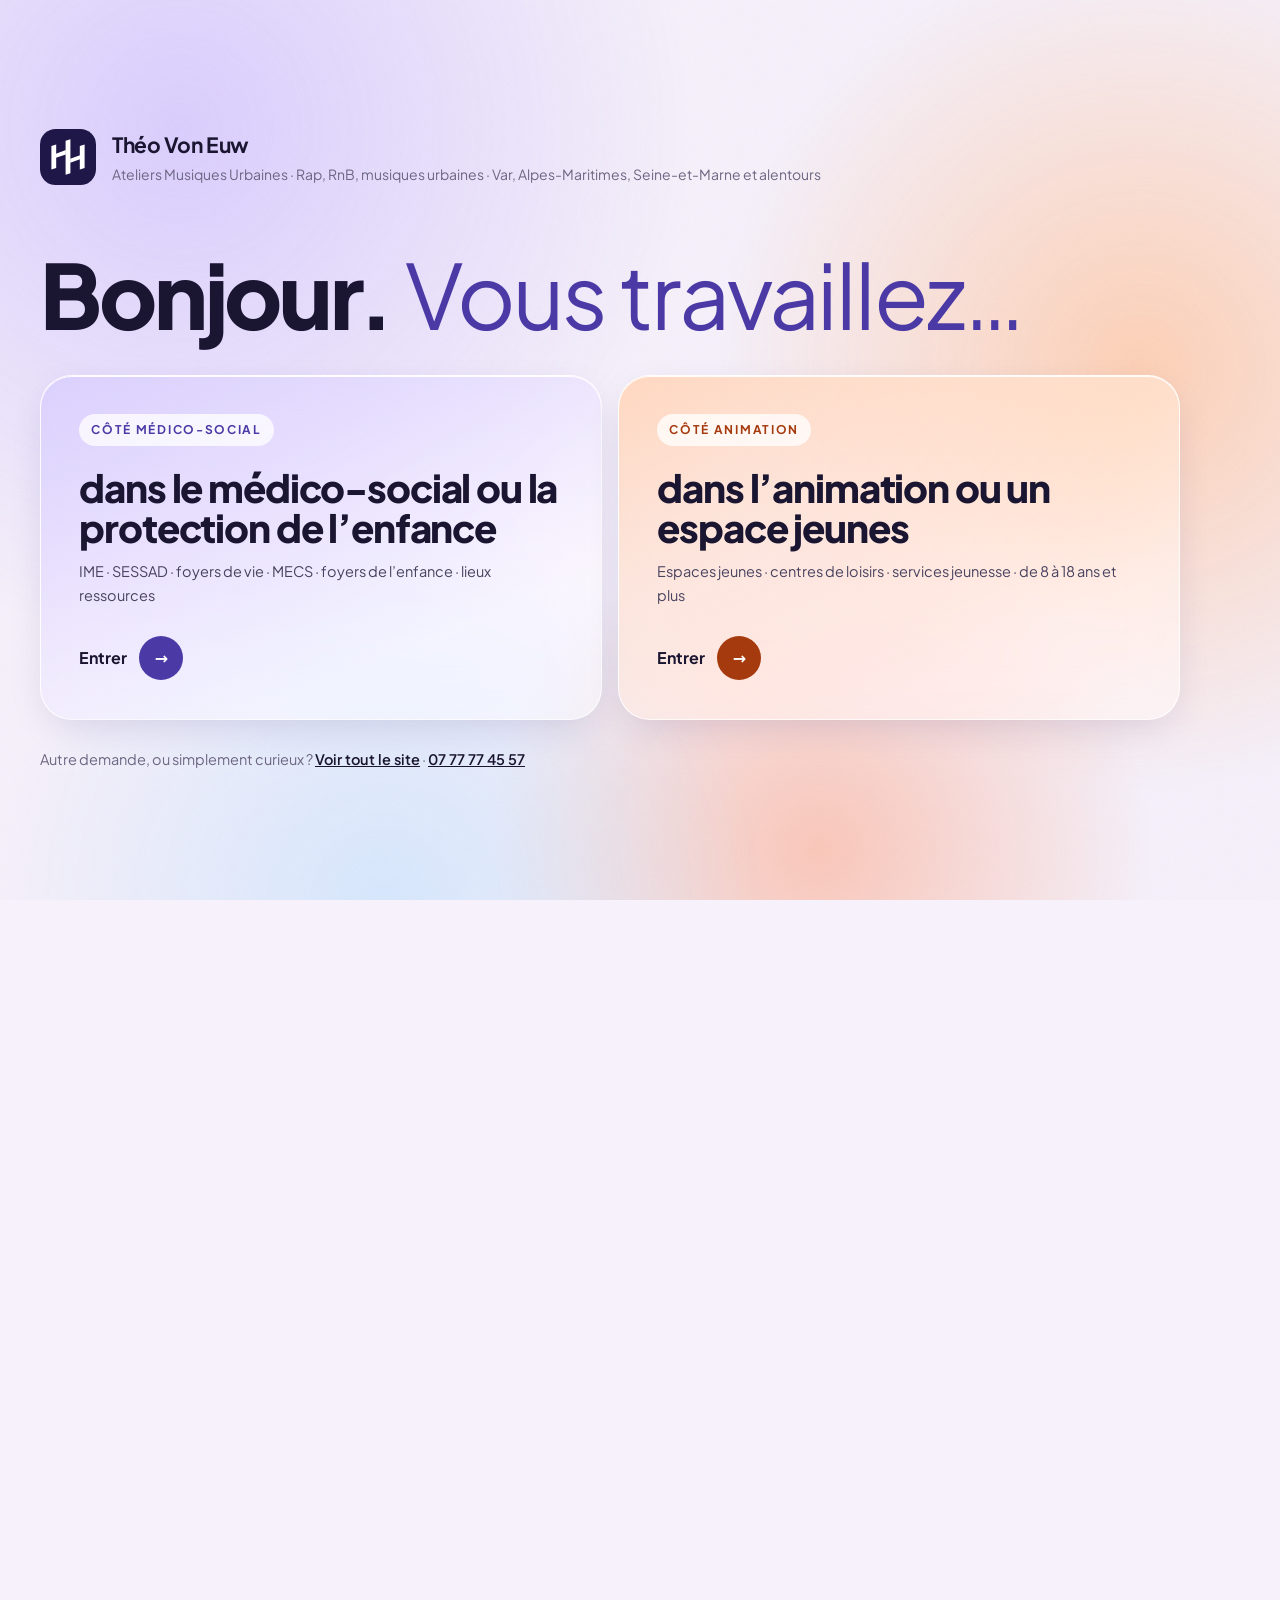
==== commit 673a10d0: "Domaine principal : www.ateliersmusiquesurbaines.fr Co-Authored-By: Claude Opus 5.5 <noreply@anthrop" ====
--- a/index.html
+++ b/index.html
@@ -6,7 +6,7 @@
 <title>Théo Von Euw · Ateliers Musiques Urbaines</title>
 <meta name="description" content="Ateliers de création en rap, RnB et musiques urbaines pour les établissements médico-sociaux et les espaces jeunes du Var, des Alpes-Maritimes, de Seine-et-Marne et alentours. Théo Von Euw, ingénieur du son et sound designer à Nice.">
 <meta name="theme-color" content="#f6f1fb">
-<link rel="canonical" href="https://ateliersmusiquesurbaines.fr/">
+<link rel="canonical" href="https://www.ateliersmusiquesurbaines.fr/">
 <link rel="icon" href="favicon.svg?v=hh" type="image/svg+xml">
 <link rel="apple-touch-icon" href="apple-touch-icon.png">
 <link rel="manifest" href="site.webmanifest">
@@ -17,8 +17,8 @@
 <meta property="og:site_name" content="Théo Von Euw · Ateliers Musiques Urbaines">
 <meta property="og:title" content="Ateliers Musiques Urbaines — médico-social &amp; espaces jeunes">
 <meta property="og:description" content="Ateliers de création en rap, RnB et musiques urbaines, dans vos locaux : établissements médico-sociaux, protection de l’enfance, espaces jeunes. Var, Alpes-Maritimes, Seine-et-Marne et alentours.">
-<meta property="og:url" content="https://ateliersmusiquesurbaines.fr/">
-<meta property="og:image" content="https://ateliersmusiquesurbaines.fr/assets/partage.png">
+<meta property="og:url" content="https://www.ateliersmusiquesurbaines.fr/">
+<meta property="og:image" content="https://www.ateliersmusiquesurbaines.fr/assets/partage.png">
 <meta property="og:image:width" content="1200">
 <meta property="og:image:height" content="630">
 <meta property="og:image:alt" content="Ateliers Musiques Urbaines — Théo Von Euw, ingénieur du son et sound designer">
@@ -30,9 +30,9 @@
   "@type": "ProfessionalService",
   "name": "Ateliers Musiques Urbaines — Théo Von Euw",
   "description": "Ateliers de création musicale en rap, RnB et musiques urbaines pour les établissements médico-sociaux, la protection de l’enfance et les espaces jeunes.",
-  "url": "https://ateliersmusiquesurbaines.fr/",
-  "image": "https://ateliersmusiquesurbaines.fr/assets/partage.png",
-  "logo": "https://ateliersmusiquesurbaines.fr/assets/icone-512.png",
+  "url": "https://www.ateliersmusiquesurbaines.fr/",
+  "image": "https://www.ateliersmusiquesurbaines.fr/assets/partage.png",
+  "logo": "https://www.ateliersmusiquesurbaines.fr/assets/icone-512.png",
   "telephone": "+33777774557",
   "email": "contactheo00@gmail.com",
   "founder": { "@type": "Person", "name": "Théo Von Euw", "jobTitle": "Ingénieur du son et sound designer" },
